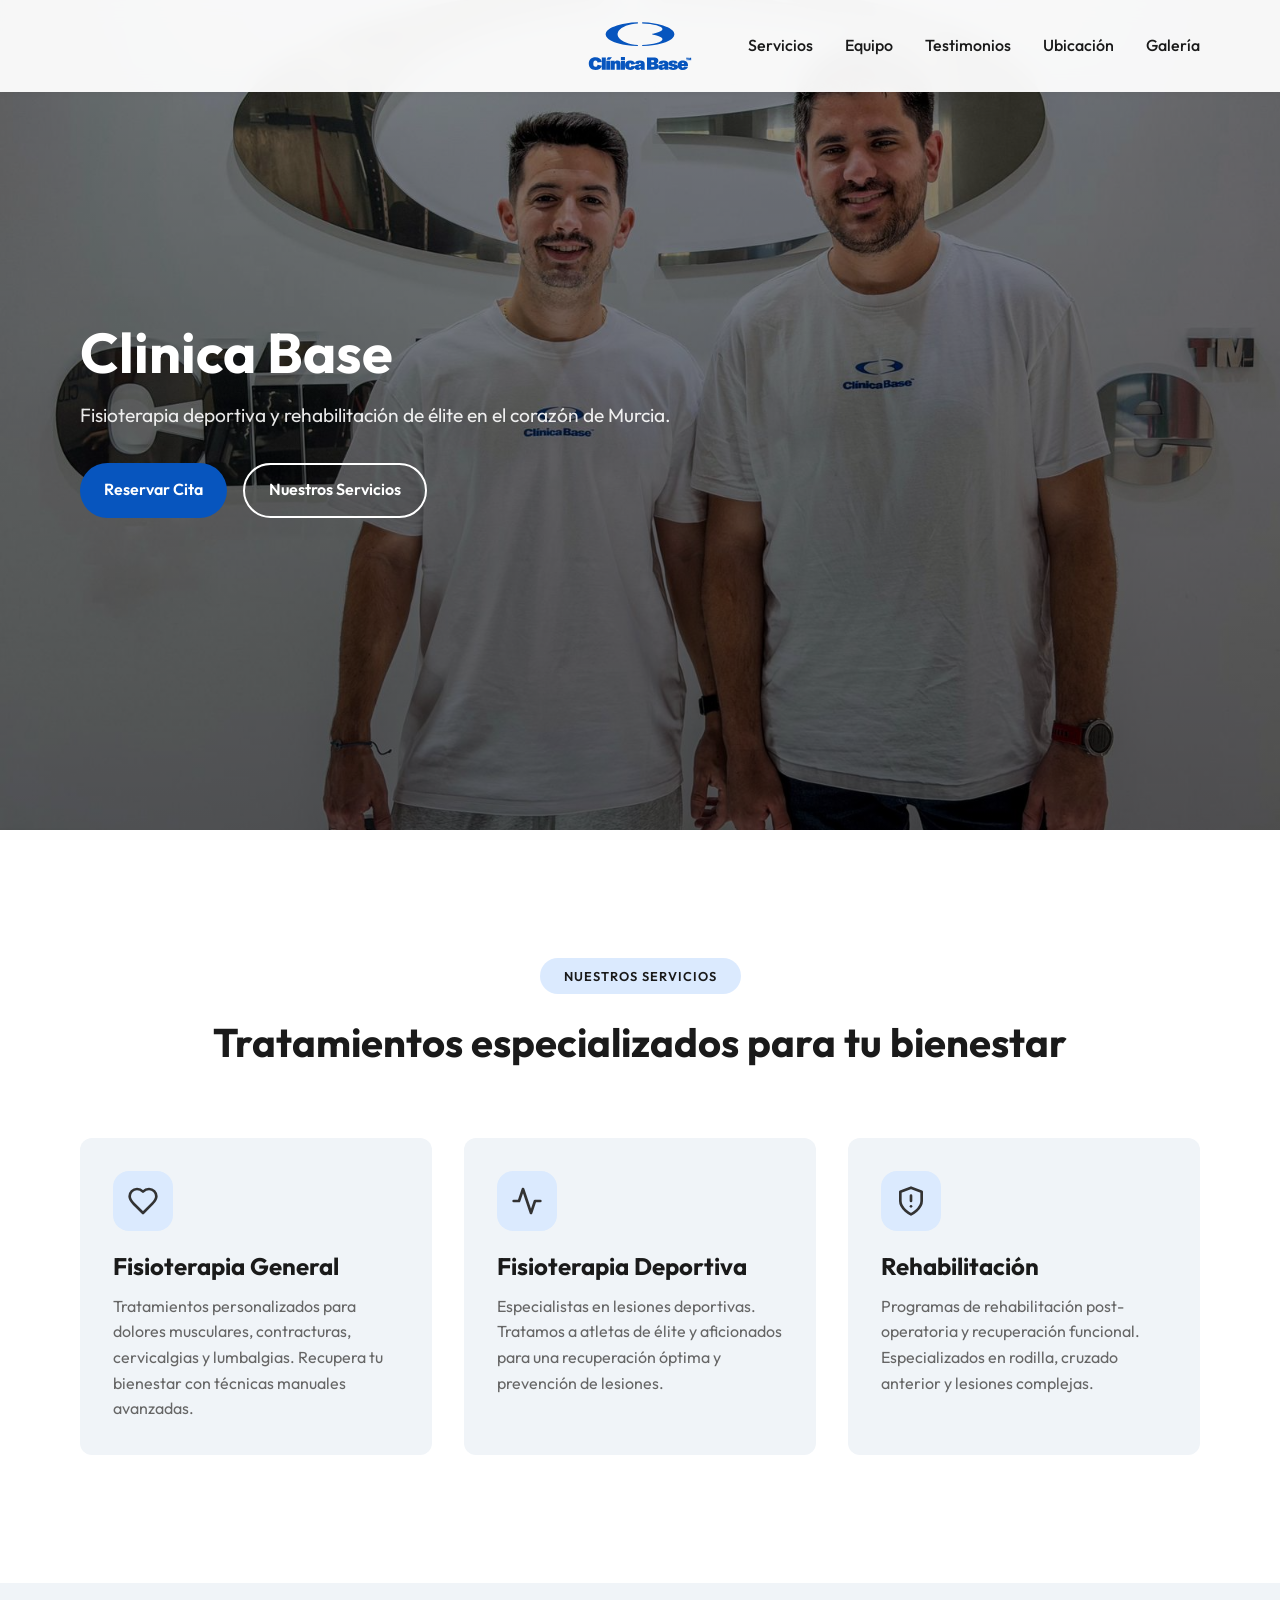
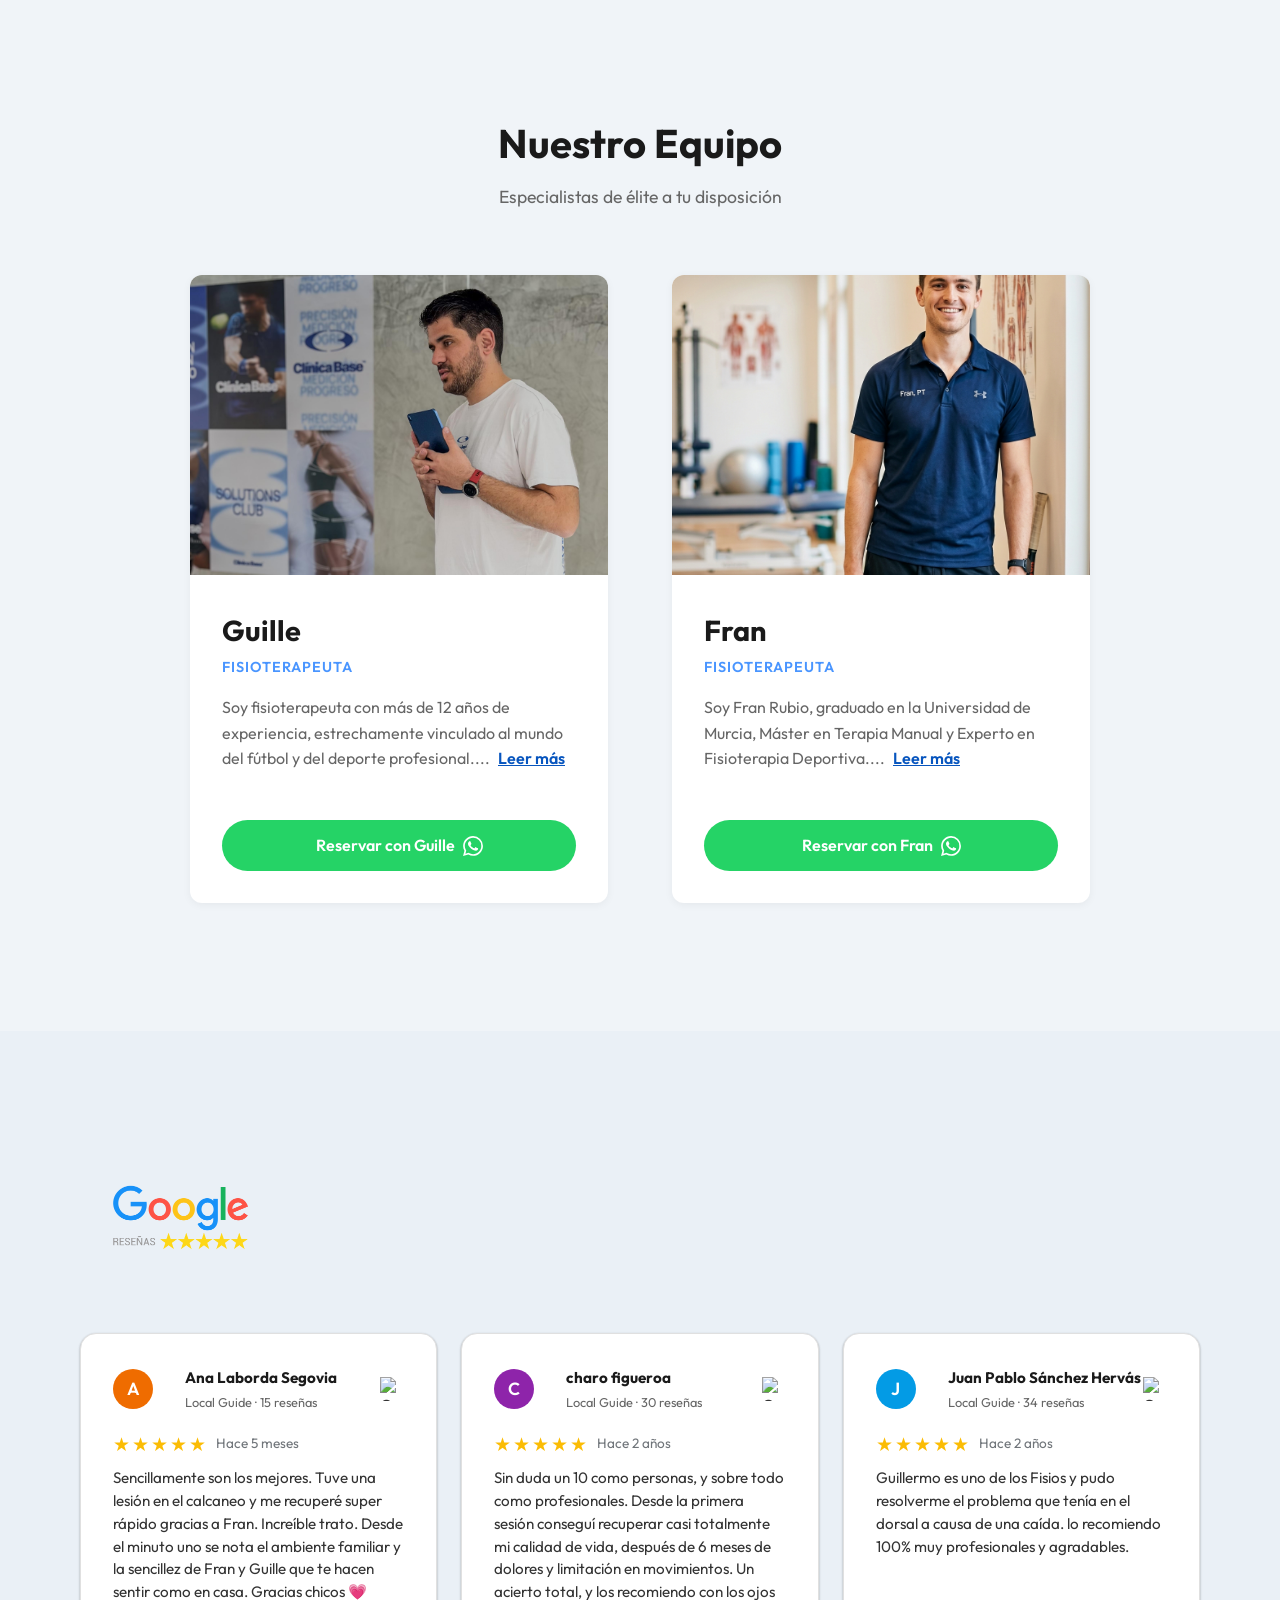
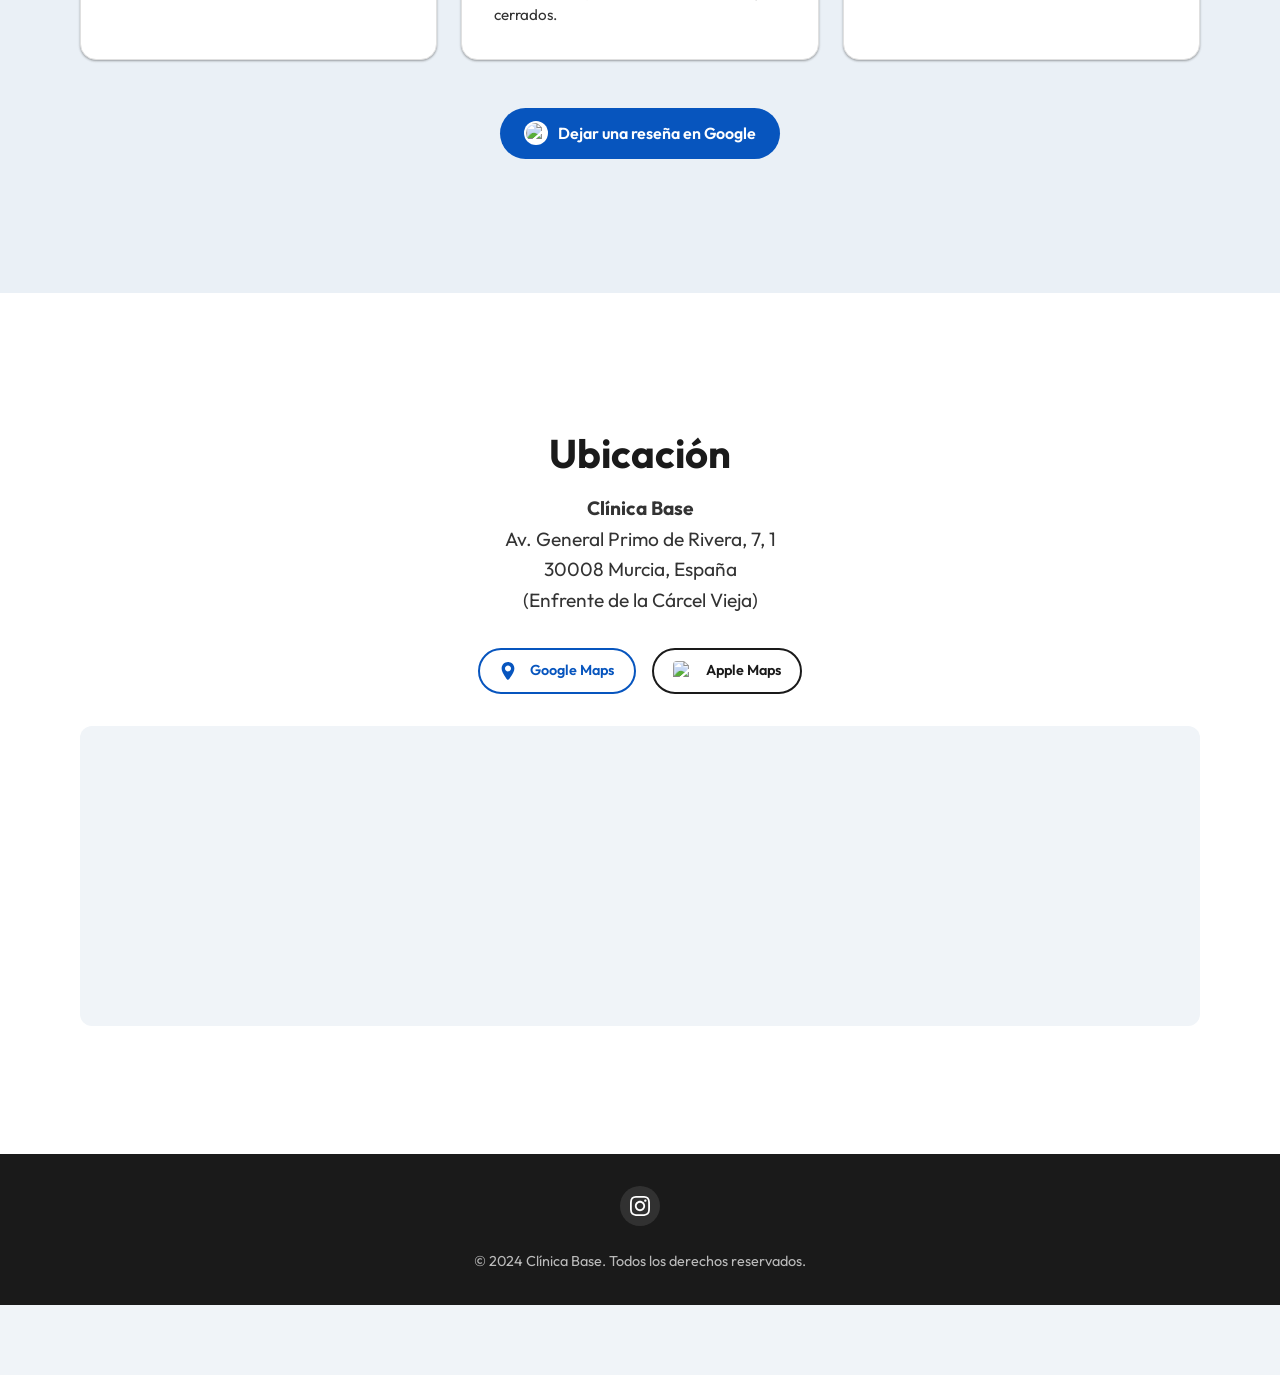
==== index.html @ 0b496a01 "leer mas" ====
<!DOCTYPE html>
<html lang="es">

<head>
    <!-- Google Analytics (GA4) -->
    <!-- Google tag (gtag.js) -->
    <script async src="https://www.googletagmanager.com/gtag/js?id=G-JNHDDGL425"></script>
    <script>
        window.dataLayer = window.dataLayer || [];
        function gtag() { dataLayer.push(arguments); }
        gtag('js', new Date());

        gtag('config', 'G-JNHDDGL425');
    </script>
    <meta charset="UTF-8">
    <meta name="viewport" content="width=device-width, initial-scale=1.0">
    <title>Clínica Base - Fisioterapia Deportiva en Murcia</title>
    <meta name="description"
        content="Clínica de fisioterapia en Murcia especializada en rehabilitación deportiva. Reserva tu cita con Guille o Fran.">

    <!-- Open Graph / Facebook -->
    <meta property="og:type" content="website">
    <meta property="og:url" content="https://clinicabase.pages.dev/">
    <meta property="og:title" content="Clínica Base - Fisioterapia Deportiva en Murcia">
    <meta property="og:description"
        content="Clínica de fisioterapia en Murcia especializada en rehabilitación deportiva. Reserva tu cita con Guille o Fran.">
    <meta property="og:image" content="https://clinicabase.pages.dev/assets/images/logo_social.png">

    <!-- Twitter -->
    <meta property="twitter:card" content="summary_large_image">
    <meta property="twitter:url" content="https://clinicabase.pages.dev/">
    <meta property="twitter:title" content="Clínica Base - Fisioterapia Deportiva en Murcia">
    <meta property="twitter:description"
        content="Clínica de fisioterapia en Murcia especializada en rehabilitación deportiva. Reserva tu cita con Guille o Fran.">
    <meta property="twitter:image" content="https://clinicabase.pages.dev/assets/images/logo_social.png">
    <link rel="icon" type="image/svg+xml" href="assets/images/symbol.svg">
    <link rel="preconnect" href="https://fonts.googleapis.com">
    <link rel="preconnect" href="https://fonts.gstatic.com" crossorigin>
    <link href="https://fonts.googleapis.com/css2?family=Outfit:wght@300;400;600;700&display=swap" rel="stylesheet">
    <link rel="stylesheet" href="css/style.css?v=2">
</head>

<body>

    <header class="header">
        <div class="container header__container">
            <a href="#" class="logo">
                <img src="assets/images/logo.svg" alt="Clínica Base" class="header__logo-img">
            </a>
            <nav class="nav">
                <ul class="nav__list">
                    <li class="nav__item"><a href="#servicios" class="nav__link">Servicios</a></li>
                    <li class="nav__item"><a href="#equipo" class="nav__link">Equipo</a></li>
                    <li class="nav__item"><a href="#testimonios" class="nav__link">Testimonios</a></li>
                    <li class="nav__item"><a href="#ubicacion" class="nav__link">Ubicación</a></li>
                    <li class="nav__item"><a href="galeria.html" class="nav__link">Galería</a></li>
                </ul>
            </nav>
            <button class="nav-toggle" aria-label="Abrir menú">
                <span class="hamburger"></span>
            </button>
        </div>
    </header>

    <main>
        <section class="hero">
            <div class="hero__bg"></div>
            <div class="container hero__container">
                <div class="hero__content">
                    <h1 class="hero__title"> Clinica Base</h1>
                    <p class="hero__subtitle">Fisioterapia deportiva y rehabilitación de élite en el corazón de Murcia.
                    </p>
                    <div class="hero__actions">
                        <a href="#equipo" class="btn btn--primary">Reservar Cita</a>
                        <a href="#servicios" class="btn btn--outline">Nuestros Servicios</a>
                    </div>
                </div>
            </div>
        </section>

        <section id="servicios" class="section services">
            <div class="container">
                <div class="section__header" style="text-align: center; margin-bottom: 4rem;">
                    <span class="badge">NUESTROS SERVICIOS</span>
                    <h2 class="section__title">Tratamientos especializados para tu bienestar</h2>
                </div>

                <div class="services__grid">
                    <article class="service-card">
                        <div class="service-card__icon-wrapper">
                            <svg class="service-card__icon" viewBox="0 0 24 24" fill="none" stroke="currentColor"
                                stroke-width="2" stroke-linecap="round" stroke-linejoin="round">
                                <path
                                    d="M19 14c1.49-1.46 3-3.21 3-5.5A5.5 5.5 0 0 0 16.5 3c-1.76 0-3 .5-4.5 2-1.5-1.5-2.74-2-4.5-2A5.5 5.5 0 0 0 2 8.5c0 2.3 1.5 4.05 3 5.5l7 7Z" />
                            </svg>
                        </div>
                        <h3 class="service-card__title">Fisioterapia General</h3>
                        <p class="service-card__desc">Tratamientos personalizados para dolores musculares, contracturas,
                            cervicalgias y lumbalgias. Recupera tu bienestar con técnicas manuales avanzadas.</p>
                    </article>

                    <article class="service-card">
                        <div class="service-card__icon-wrapper">
                            <svg class="service-card__icon" viewBox="0 0 24 24" fill="none" stroke="currentColor"
                                stroke-width="2" stroke-linecap="round" stroke-linejoin="round">
                                <path d="M22 12h-4l-3 9L9 3l-3 9H2" />
                            </svg>
                        </div>
                        <h3 class="service-card__title">Fisioterapia Deportiva</h3>
                        <p class="service-card__desc">Especialistas en lesiones deportivas. Tratamos a atletas de élite
                            y aficionados para una recuperación óptima y prevención de lesiones.</p>
                    </article>

                    <article class="service-card">
                        <div class="service-card__icon-wrapper">
                            <svg class="service-card__icon" viewBox="0 0 24 24" fill="none" stroke="currentColor"
                                stroke-width="2" stroke-linecap="round" stroke-linejoin="round">
                                <path d="M12 22s8-4 8-10V5l-8-3-8 3v7c0 6 8 10 8 10z" />
                                <path d="M12 8v4" />
                                <path d="M12 16h.01" />
                            </svg>
                        </div>
                        <h3 class="service-card__title">Rehabilitación</h3>
                        <p class="service-card__desc">Programas de rehabilitación post-operatoria y recuperación
                            funcional. Especializados en rodilla, cruzado anterior y lesiones complejas.</p>
                    </article>
                </div>
            </div>
        </section>

        <section id="equipo" class="section team">
            <div class="container">
                <h2 class="section__title">Nuestro Equipo</h2>
                <p class="section__subtitle">Especialistas de élite a tu disposición</p>

                <div class="team__grid">
                    <!-- Guille -->
                    <article class="team-card">
                        <div class="team-card__image-wrapper">
                            <img src="assets/images/guille.png" alt="Guille - Fisioterapeuta" class="team-card__image">
                        </div>
                        <div class="team-card__content">
                            <h3 class="team-card__name">Guille</h3>
                            <p class="team-card__role">Fisioterapeuta</p>
                            <p class="team-card__bio">
                                <span class="bio-short">Soy fisioterapeuta con más de 12 años de experiencia,
                                    estrechamente vinculado al mundo del fútbol y del deporte profesional.</span><span
                                    class="bio-dots">...</span><span class="bio-long" style="display: none;"><br><br>A
                                    lo largo de mi trayectoria he trabajado con deportistas de élite y he formado parte
                                    del equipo del UCAM Murcia Club de Fútbol, acompañando a jugadores en procesos de
                                    recuperación y optimización del rendimiento.<br><br>Estoy especializado en lesiones
                                    de rodilla, abordando cada caso de manera individualizada y basada en la evidencia.
                                    Me apasiona la fisioterapia y el ejercicio como herramientas fundamentales no solo
                                    para recuperar, sino también para prevenir lesiones y potenciar el rendimiento
                                    deportivo.</span>
                                <button class="read-more-btn"
                                    style="background: none; border: none; color: var(--color-primary); font-weight: 600; cursor: pointer; text-decoration: underline; padding: 0 0 0 5px; font-family: inherit; font-size: inherit;">Leer
                                    más</button>
                            </p>
                            <a href="https://wa.me/34646337399?text=Hola%20Guille,%20me%20gustaría%20reservar%20una%20cita."
                                target="_blank" class="btn btn--whatsapp">
                                <span>Reservar con Guille</span>
                                <svg class="whatsapp-icon" viewBox="0 0 24 24" fill="currentColor">
                                    <path
                                        d="M17.472 14.382c-.297-.149-1.758-.867-2.03-.967-.273-.099-.471-.148-.67.15-.197.297-.767.966-.94 1.164-.173.199-.347.223-.644.075-.297-.15-1.255-.463-2.39-1.475-.883-.788-1.48-1.761-1.653-2.059-.173-.297-.018-.458.13-.606.134-.133.298-.347.446-.52.149-.174.198-.298.298-.497.099-.198.05-.371-.025-.52-.075-.149-.669-1.612-.916-2.207-.242-.579-.487-.5-.669-.51-.173-.008-.371-.01-.57-.01-.198 0-.52.074-.792.372-.272.297-1.04 1.016-1.04 2.479 0 1.462 1.065 2.875 1.213 3.074.149.198 2.096 3.2 5.077 4.487.709.306 1.262.489 1.694.625.712.227 1.36.195 1.871.118.571-.085 1.758-.719 2.006-1.413.248-.694.248-1.289.173-1.413-.074-.124-.272-.198-.57-.347m-5.421 7.403h-.004a9.87 9.87 0 01-5.031-1.378l-.361-.214-3.741.982.998-3.648-.235-.374a9.86 9.86 0 01-1.51-5.26c.001-5.45 4.436-9.884 9.888-9.884 2.64 0 5.122 1.03 6.988 2.898a9.825 9.825 0 012.893 6.994c-.003 5.45-4.437 9.884-9.885 9.884m8.413-18.297A11.815 11.815 0 0012.05 0C5.495 0 .16 5.335.157 11.892c0 2.096.547 4.142 1.588 5.945L.057 24l6.305-1.654a11.882 11.882 0 005.683 1.448h.005c6.554 0 11.89-5.335 11.893-11.893a11.821 11.821 0 00-3.48-8.413" />
                                </svg>
                            </a>
                        </div>
                    </article>

                    <!-- Fran -->
                    <article class="team-card">
                        <div class="team-card__image-wrapper">
                            <img src="assets/images/fran.png" alt="Fran - Fisioterapeuta" class="team-card__image">
                        </div>
                        <div class="team-card__content">
                            <h3 class="team-card__name">Fran</h3>
                            <p class="team-card__role">Fisioterapeuta</p>
                            <p class="team-card__bio">
                                <span class="bio-short">Soy Fran Rubio, graduado en la Universidad de Murcia, Máster en
                                    Terapia Manual y Experto en Fisioterapia Deportiva.</span><span
                                    class="bio-dots">...</span><span class="bio-long"
                                    style="display: none;"><br><br>Trabajo como fisioterapeuta en Clínica Base y con
                                    Carlos Alcaraz, desarrollando mi labor tanto en el ámbito del alto rendimiento como
                                    en la práctica clínica diaria.<br><br>Mi enfoque de trabajo se basa en una
                                    valoración individualizada y en el ejercicio terapéutico como pilar fundamental del
                                    tratamiento. Aplico la misma metodología que utilizo en el deporte profesional a
                                    cualquier persona que quiera mejorar su salud, recuperarse de una lesión o potenciar
                                    su rendimiento, porque no es necesario ser deportista de élite para recibir un
                                    tratamiento de máximo nivel.</span>
                                <button class="read-more-btn"
                                    style="background: none; border: none; color: var(--color-primary); font-weight: 600; cursor: pointer; text-decoration: underline; padding: 0 0 0 5px; font-family: inherit; font-size: inherit;">Leer
                                    más</button>
                            </p>
                            <a href="https://wa.me/34606063114?text=Hola%20Fran,%20me%20gustaría%20reservar%20una%20cita."
                                target="_blank" class="btn btn--whatsapp">
                                <span>Reservar con Fran</span>
                                <svg class="whatsapp-icon" viewBox="0 0 24 24" fill="currentColor">
                                    <path
                                        d="M17.472 14.382c-.297-.149-1.758-.867-2.03-.967-.273-.099-.471-.148-.67.15-.197.297-.767.966-.94 1.164-.173.199-.347.223-.644.075-.297-.15-1.255-.463-2.39-1.475-.883-.788-1.48-1.761-1.653-2.059-.173-.297-.018-.458.13-.606.134-.133.298-.347.446-.52.149-.174.198-.298.298-.497.099-.198.05-.371-.025-.52-.075-.149-.669-1.612-.916-2.207-.242-.579-.487-.5-.669-.51-.173-.008-.371-.01-.57-.01-.198 0-.52.074-.792.372-.272.297-1.04 1.016-1.04 2.479 0 1.462 1.065 2.875 1.213 3.074.149.198 2.096 3.2 5.077 4.487.709.306 1.262.489 1.694.625.712.227 1.36.195 1.871.118.571-.085 1.758-.719 2.006-1.413.248-.694.248-1.289.173-1.413-.074-.124-.272-.198-.57-.347m-5.421 7.403h-.004a9.87 9.87 0 01-5.031-1.378l-.361-.214-3.741.982.998-3.648-.235-.374a9.86 9.86 0 01-1.51-5.26c.001-5.45 4.436-9.884 9.888-9.884 2.64 0 5.122 1.03 6.988 2.898a9.825 9.825 0 012.893 6.994c-.003 5.45-4.437 9.884-9.885 9.884m8.413-18.297A11.815 11.815 0 0012.05 0C5.495 0 .16 5.335.157 11.892c0 2.096.547 4.142 1.588 5.945L.057 24l6.305-1.654a11.882 11.882 0 005.683 1.448h.005c6.554 0 11.89-5.335 11.893-11.893a11.821 11.821 0 00-3.48-8.413" />
                                </svg>
                            </a>
                        </div>
                    </article>
                </div>
            </div>
        </section>

        <section id="testimonios" class="section testimonials">
            <div class="container">
                <div class="section__header" style="text-align: center; margin-bottom: 3rem;">
                    <img src="assets/images/google-reviews-logo.png" alt="Google Reseñas"
                        style="max-width: 200px; height: auto;">
                    <!-- <h2 class="section__title" style="margin-top: 1rem;">Lo que dicen nuestros pacientes</h2> -->
                </div>

                <div class="testimonials__grid"
                    style="grid-template-columns: repeat(auto-fit, minmax(300px, 1fr)); gap: 1.5rem;">
                    <!-- Review 1 -->
                    <article class="google-review-card">
                        <div class="review-header">
                            <div class="review-avatar" style="background-color: #EF6C00;">A</div> <!-- Ana - Orange -->
                            <div class="review-info">
                                <h4 class="review-name">Ana Laborda Segovia</h4>
                                <span class="review-meta">Local Guide · 15 reseñas</span>
                            </div>
                            <img src="https://upload.wikimedia.org/wikipedia/commons/5/53/Google_%22G%22_Logo.svg"
                                class="google-icon-small" alt="Google">
                        </div>
                        <div style="display: flex; align-items: center; gap: 8px; margin-bottom: 8px;">
                            <div class="review-stars" style="margin-bottom: 0;">★★★★★</div>
                            <span style="font-size: 0.85rem; color: #70757a;">Hace 5 meses</span>
                        </div>
                        <p class="review-text">Sencillamente son los mejores. Tuve una lesión en el calcaneo y me
                            recuperé super rápido gracias a Fran. Increíble trato. Desde el minuto uno se nota el
                            ambiente familiar y la sencillez de Fran y Guille que te hacen sentir como en casa. Gracias
                            chicos 💗</p>
                    </article>

                    <!-- Review 2 -->
                    <article class="google-review-card">
                        <div class="review-header">
                            <div class="review-avatar" style="background-color: #8E24AA;">C</div>
                            <!-- Charo - Purple -->
                            <div class="review-info">
                                <h4 class="review-name">charo figueroa</h4>
                                <span class="review-meta">Local Guide · 30 reseñas</span>
                            </div>
                            <img src="https://upload.wikimedia.org/wikipedia/commons/5/53/Google_%22G%22_Logo.svg"
                                class="google-icon-small" alt="Google">
                        </div>
                        <div style="display: flex; align-items: center; gap: 8px; margin-bottom: 8px;">
                            <div class="review-stars" style="margin-bottom: 0;">★★★★★</div>
                            <span style="font-size: 0.85rem; color: #70757a;">Hace 2 años</span>
                        </div>
                        <p class="review-text">Sin duda un 10 como personas, y sobre todo como profesionales. Desde la
                            primera sesión conseguí recuperar casi totalmente mi calidad de vida, después de 6 meses de
                            dolores y limitación en movimientos. Un acierto total, y los recomiendo con los ojos
                            cerrados.</p>
                    </article>

                    <!-- Review 3 -->
                    <article class="google-review-card">
                        <div class="review-header">
                            <div class="review-avatar" style="background-color: #039BE5;">J</div> <!-- Juan - Blue -->
                            <div class="review-info">
                                <h4 class="review-name">Juan Pablo Sánchez Hervás</h4>
                                <span class="review-meta">Local Guide · 34 reseñas</span>
                            </div>
                            <img src="https://upload.wikimedia.org/wikipedia/commons/5/53/Google_%22G%22_Logo.svg"
                                class="google-icon-small" alt="Google">
                        </div>
                        <div style="display: flex; align-items: center; gap: 8px; margin-bottom: 8px;">
                            <div class="review-stars" style="margin-bottom: 0;">★★★★★</div>
                            <span style="font-size: 0.85rem; color: #70757a;">Hace 2 años</span>
                        </div>
                        <p class="review-text">Guillermo es uno de los Fisios y pudo resolverme el problema que tenía en
                            el dorsal a causa de una caída. lo recomiendo 100% muy profesionales y agradables.</p>
                    </article>
                </div>

                <div class="testimonials__actions" style="text-align: center; margin-top: 3rem;">
                    <a href="https://www.google.com/search?sca_esv=bdb61428d65a36dc&sxsrf=ANbL-n5vr040ncSISOF_jvynKpJ5XTrlpA:1770635804321&si=AL3DRZEsmMGCryMMFSHJ3StBhOdZ2-6yYkXd_doETEE1OR-qOQmxVSshDfvoLf5lpf629kgC_wInQroK0cKHT17ag6WRKBAdiy0ap52zofIM9T0hixQTO455Onse60YNAkxurTn8G7xI&q=Cl%C3%ADnicabase+Rese%C3%B1as&sa=X&ved=2ahUKEwiFp5KxpMySAxU28ckDHanvAqMQ0bkNegQIOBAF&biw=1920&bih=919&dpr=1"
                        target="_blank" class="btn btn--primary"
                        style="display: inline-flex; align-items: center; gap: 10px;">
                        <img src="https://hackaday.com/wp-content/uploads/2016/08/google-g-logo.png" alt="Google G"
                            width="24" height="24" style="background: white; border-radius: 50%; padding: 2px;">
                        Dejar una reseña en Google
                    </a>
                </div>
            </div>
        </section>

        <section id="ubicacion" class="section location">
            <div class="container location__container">
                <div class="location__info">
                    <h2 class="section__title">Ubicación</h2>
                    <p class="location__address">
                        <strong>Clínica Base</strong><br>
                        Av. General Primo de Rivera, 7, 1<br>
                        30008 Murcia, España<br>
                        (Enfrente de la Cárcel Vieja)
                    </p>

                    <div class="location__actions"
                        style="margin-bottom: 2rem; display: flex; gap: 1rem; justify-content: center; flex-wrap: wrap;">
                        <a href="https://www.google.com/maps/search/?api=1&query=Av.+General+Primo+de+Rivera,+7,+30008+Murcia"
                            target="_blank" class="btn btn--outline"
                            style="color: var(--color-primary); border-color: var(--color-primary); font-size: 0.9rem; padding: 0.6rem 1.2rem;">
                            <svg viewBox="0 0 24 24" width="18" height="18" fill="currentColor"
                                style="margin-right: 5px;">
                                <path
                                    d="M12 0C7.31 0 3.5 3.81 3.5 8.5c0 5.42 7.23 14.56 7.56 14.96.2.25.5.39.81.39s.61-.14.81-.39C13.27 23.06 20.5 13.92 20.5 8.5 20.5 3.81 16.69 0 12 0zm0 12.5c-2.21 0-4-1.79-4-4s1.79-4 4-4 4 1.79 4 4-1.79 4-4 4z" />
                            </svg>
                            Google Maps
                        </a>
                        <a href="http://maps.apple.com/?q=Av.+General+Primo+de+Rivera,+7,+30008+Murcia" target="_blank"
                            class="btn btn--outline"
                            style="color: var(--color-dark); border-color: var(--color-dark); font-size: 0.9rem; padding: 0.6rem 1.2rem;">
                            <img src="https://developer.apple.com/news/images/og/maps-og.jpg" alt="Apple Maps"
                                width="20" height="20"
                                style="margin-right: 5px; border-radius: 4px; object-fit: cover;">
                            Apple Maps
                        </a>
                        </a>
                    </div>

                    <div class="location__map-placeholder" style="padding: 0; overflow: hidden;">
                        <iframe width="100%" height="100%" frameborder="0"
                            style="border:0; width: 100%; height: 100%; display: block;"
                            src="https://maps.google.com/maps?q=Av.+General+Primo+de+Rivera,+7,+30008+Murcia&t=&z=15&ie=UTF8&iwloc=&output=embed"
                            allowfullscreen>
                        </iframe>
                    </div>
                </div>
            </div>
        </section>
    </main>

    <footer class="footer">
        <div class="container footer__container">
            <div class="footer__social">
                <a href="https://www.instagram.com/clinicabasefisioterapia/" target="_blank" class="social-link"
                    aria-label="Síguenos en Instagram">
                    <svg xmlns="http://www.w3.org/2000/svg" width="24" height="24" viewBox="0 0 24 24"
                        fill="currentColor">
                        <path
                            d="M12 2.163c3.204 0 3.584.012 4.85.07 3.252.148 4.771 1.691 4.919 4.919.058 1.265.069 1.645.069 4.849 0 3.205-.012 3.584-.069 4.849-.149 3.225-1.664 4.771-4.919 4.919-1.266.058-1.644.07-4.85.07-3.204 0-3.584-.012-4.849-.07-3.26-.149-4.771-1.699-4.919-4.92-.058-1.265-.07-1.644-.07-4.849 0-3.204.013-3.583.07-4.849.149-3.227 1.664-4.771 4.919-4.919 1.266-.057 1.645-.069 4.849-.069zm0-2.163c-3.259 0-3.667.014-4.947.072-4.358.2-6.78 2.618-6.98 6.98-.059 1.281-.073 1.689-.073 4.948 0 3.259.014 3.668.072 4.948.2 4.358 2.618 6.78 6.98 6.98 1.281.058 1.689.072 4.948.072 3.259 0 3.668-.014 4.948-.072 4.354-.2 6.782-2.618 6.979-6.98.059-1.28.073-1.689.073-4.948 0-3.259-.014-3.667-.072-4.947-.196-4.354-2.617-6.78-6.979-6.98-1.281-.059-1.69-.073-4.949-.073zm0 5.838c-3.403 0-6.162 2.759-6.162 6.162s2.759 6.163 6.162 6.163 6.162-2.759 6.162-6.163c0-3.403-2.759-6.162-6.162-6.162zm0 10.162c-2.209 0-4-1.79-4-4 0-2.209 1.791-4 4-4s4 1.791 4 4c0 2.21-1.791 4-4 4zm6.406-11.845c-.796 0-1.441.645-1.441 1.44s.645 1.44 1.441 1.44c.795 0 1.439-.645 1.439-1.44s-.644-1.44-1.439-1.44z" />
                    </svg>
                </a>
            </div>
            <p>&copy; 2024 Clínica Base. Todos los derechos reservados.</p>
        </div>
    </footer>

    <script src="js/main.js"></script>
</body>

</html>
---- css/style.css ----
:root {
    --color-primary: #0755be;
    --color-secondary: #4995ff;
    --color-dark: #1a1a1a;
    --color-light: #f0f4f8;
    /* Cooler, more corporate background */
    --color-white: #ffffff;
    --color-text: #333333;
    --color-text-light: #666666;
    --color-whatsapp: #25D366;
    --color-badge-bg: #dbeafe;
    /* Light blue based on primary */

    --font-main: 'Outfit', sans-serif;

    --spacing-xs: 0.5rem;
    --spacing-sm: 1rem;
    --spacing-md: 2rem;
    --spacing-lg: 4rem;
    --spacing-xl: 8rem;

    --border-radius: 12px;
    --shadow-sm: 0 2px 8px rgba(0, 0, 0, 0.05);
    --shadow-md: 0 8px 24px rgba(0, 0, 0, 0.1);
    --shadow-lg: 0 16px 48px rgba(0, 0, 0, 0.15);

    --transition: all 0.3s ease;
}

* {
    margin: 0;
    padding: 0;
    box-sizing: border-box;
}

html {
    scroll-behavior: smooth;
}

body {
    font-family: var(--font-main);
    color: var(--color-text);
    background-color: var(--color-light);
    line-height: 1.6;
    overflow-x: hidden;
}

a {
    text-decoration: none;
    color: inherit;
}

ul {
    list-style: none;
}

img {
    max-width: 100%;
    display: block;
}

.container {
    width: 90%;
    max-width: 1200px;
    margin: 0 auto;
    padding: 0 var(--spacing-sm);
}

/* Buttons */
.btn {
    display: inline-flex;
    align-items: center;
    justify-content: center;
    padding: 0.8rem 1.5rem;
    border-radius: 50px;
    font-weight: 600;
    transition: var(--transition);
    cursor: pointer;
    gap: 0.5rem;
}

.btn--primary {
    background-color: var(--color-primary);
    color: var(--color-white);
}

.btn--primary:hover {
    background-color: #004494;
    transform: translateY(-2px);
    box-shadow: var(--shadow-md);
}

.btn--outline {
    border: 2px solid var(--color-white);
    color: var(--color-white);
    background: transparent;
}

.btn--outline:hover {
    background-color: var(--color-white);
    color: var(--color-primary);
}

.btn--whatsapp {
    background-color: var(--color-whatsapp);
    color: var(--color-white);
    width: 100%;
    margin-top: var(--spacing-sm);
}

.btn--whatsapp:hover {
    background-color: #128C7E;
    transform: translateY(-2px);
    box-shadow: var(--shadow-md);
}

.whatsapp-icon {
    width: 20px;
    height: 20px;
    fill: currentColor;
}

/* Badge */
.badge {
    display: inline-block;
    padding: 0.5rem 1.5rem;
    background-color: var(--color-badge-bg);
    color: var(--color-dark);
    font-size: 0.8rem;
    font-weight: 600;
    text-transform: uppercase;
    letter-spacing: 1px;
    border-radius: 50px;
    margin-bottom: 1rem;
}

/* Header */
.header {
    position: fixed;
    top: 0;
    left: 0;
    width: 100%;
    background-color: rgba(255, 255, 255, 0.95);
    backdrop-filter: blur(10px);
    z-index: 1000;
    box-shadow: var(--shadow-sm);
    padding: 1rem 0;
}

.header__container {
    display: flex;
    justify-content: space-between;
    align-items: center;
    position: relative;
    /* For absolute centering of logo */
    min-height: 60px;
}

.logo {
    position: absolute;
    left: 50%;
    transform: translateX(-50%);
    z-index: 1005;
    display: flex;
    align-items: center;
}

.header__logo-img {
    height: 70px;
    /* Larger for PC */
    transition: var(--transition);
}

.nav {
    margin-left: auto;
    /* Push to right when logo is absolute */
}

.nav__list {
    display: flex;
    gap: var(--spacing-md);
}

.nav__link {
    font-weight: 500;
    color: var(--color-dark);
    transition: var(--transition);
}

.nav__link:hover {
    color: var(--color-secondary);
}

.nav-toggle {
    display: none;
    background: none;
    border: none;
    cursor: pointer;
}

/* Hero */
.hero {
    position: relative;
    height: 100vh;
    min-height: 600px;
    display: flex;
    align-items: center;
    color: var(--color-white);
    margin-top: -70px;
    padding-top: 80px;
}

.hero__bg {
    position: absolute;
    top: 0;
    left: 0;
    width: 100%;
    height: 100%;
    background-image: linear-gradient(rgba(0, 0, 0, 0.4), rgba(0, 0, 0, 0.6)), url('../assets/images/hero-bg.png');
    background-size: cover;
    background-position: center;
    z-index: -1;
}

.hero__content {
    max-width: 600px;
    animation: fadeInUp 1s ease-out;
}

.hero__title {
    font-size: 3.5rem;
    line-height: 1.1;
    margin-bottom: var(--spacing-sm);
    font-weight: 700;
}

.hero__subtitle {
    font-size: 1.2rem;
    margin-bottom: var(--spacing-md);
    opacity: 0.9;
}

.hero__actions {
    display: flex;
    gap: var(--spacing-sm);
}

/* Sections */
.section {
    padding: var(--spacing-xl) 0;
}

.section__title {
    text-align: center;
    font-size: 2.5rem;
    color: var(--color-dark);
    margin-bottom: var(--spacing-xs);
}

.section__subtitle {
    text-align: center;
    color: var(--color-text-light);
    margin-bottom: var(--spacing-lg);
    font-size: 1.1rem;
}

/* Services */
.services {
    background-color: var(--color-white);
}

.services__grid {
    display: grid;
    grid-template-columns: repeat(auto-fit, minmax(300px, 1fr));
    gap: var(--spacing-md);
}

.service-card {
    background: var(--color-light);
    padding: var(--spacing-md);
    border-radius: var(--border-radius);
    transition: var(--transition);
    border: 1px solid transparent;
}

.service-card:hover {
    transform: translateY(-5px);
    box-shadow: var(--shadow-md);
    border-color: var(--color-secondary);
    background: var(--color-white);
}

.service-card__icon-wrapper {
    width: 60px;
    height: 60px;
    background-color: var(--color-badge-bg);
    border-radius: 16px;
    display: flex;
    align-items: center;
    justify-content: center;
    margin-bottom: var(--spacing-sm);
}

.service-card__icon {
    width: 32px;
    height: 32px;
}

.service-card__title {
    font-size: 1.5rem;
    margin-bottom: var(--spacing-xs);
    color: var(--color-dark);
}

.service-card__desc {
    color: var(--color-text-light);
}

/* Team */
.team {
    background-color: var(--color-light);
}

.team__grid {
    display: grid;
    grid-template-columns: repeat(auto-fit, minmax(350px, 1fr));
    gap: var(--spacing-lg);
    max-width: 900px;
    margin: 0 auto;
}

.team-card {
    background: var(--color-white);
    border-radius: var(--border-radius);
    overflow: hidden;
    box-shadow: var(--shadow-sm);
    transition: var(--transition);
    display: flex;
    flex-direction: column;
}

.team-card:hover {
    transform: translateY(-5px);
    box-shadow: var(--shadow-lg);
}

.team-card__image-wrapper {
    height: 300px;
    overflow: hidden;
}

.team-card__image {
    width: 100%;
    height: 100%;
    object-fit: cover;
    transition: transform 0.5s ease;
}

.team-card:hover .team-card__image {
    transform: scale(1.05);
}

.team-card__content {
    padding: var(--spacing-md);
    flex-grow: 1;
    display: flex;
    flex-direction: column;
}

.team-card__name {
    font-size: 1.8rem;
    color: var(--color-dark);
    margin-bottom: 0.2rem;
}

.team-card__role {
    color: var(--color-secondary);
    font-weight: 600;
    margin-bottom: var(--spacing-sm);
    text-transform: uppercase;
    font-size: 0.9rem;
    letter-spacing: 1px;
}

.team-card__bio {
    color: var(--color-text-light);
    margin-bottom: var(--spacing-md);
    flex-grow: 1;
}

/* Testimonials */
.testimonials {
    background-color: #eaf0f6;
    /* More corporate light blue/grey instead of warm yellowish */
}

.testimonials__grid {
    display: grid;
    grid-template-columns: repeat(auto-fit, minmax(300px, 1fr));
    gap: var(--spacing-md);
}



.google-review-card {
    background-color: var(--color-white);
    padding: var(--spacing-md);
    border-radius: 16px;
    box-shadow: 0 1px 3px rgba(0, 0, 0, 0.12), 0 1px 2px rgba(0, 0, 0, 0.24);
    transition: var(--transition);
    height: 100%;
    display: flex;
    flex-direction: column;
    text-align: left;
    border: 1px solid #e0e0e0;
}

.google-review-card:hover {
    transform: translateY(-2px);
    box-shadow: 0 3px 6px rgba(0, 0, 0, 0.16), 0 3px 6px rgba(0, 0, 0, 0.23);
}

.review-header {
    display: flex;
    align-items: center;
    margin-bottom: var(--spacing-sm);
}

.review-avatar {
    width: 40px;
    height: 40px;
    border-radius: 50%;
    margin-right: var(--spacing-md);
    display: flex;
    align-items: center;
    justify-content: center;
    font-weight: 600;
    color: var(--color-white);
    font-size: 1.1rem;
}

.review-info {
    flex: 1;
}

.review-name {
    font-weight: 700;
    font-size: 0.95rem;
    color: var(--color-dark);
    margin-bottom: 2px;
}

.review-meta {
    font-size: 0.8rem;
    color: var(--color-text-light);
    display: block;
}

.google-icon-small {
    width: 24px;
    height: 24px;
}

.review-stars {
    color: #fbbc04;
    /* Google Star Color */
    font-size: 1.2rem;
    letter-spacing: 2px;
    margin-bottom: var(--spacing-sm);
}

.review-text {
    font-size: 0.95rem;
    color: var(--color-text);
    line-height: 1.5;
}

/* Location */
.location {
    background-color: var(--color-white);
    text-align: center;
}

.location__address {
    font-size: 1.2rem;
    color: var(--color-text);
    margin-bottom: var(--spacing-md);
}

.location__map-placeholder {
    background-color: var(--color-light);
    height: 300px;
    border-radius: var(--border-radius);
    display: flex;
    align-items: center;
    justify-content: center;
    font-size: 1.2rem;
    color: var(--color-text-light);
}

/* Footer */
.footer {
    background-color: var(--color-dark);
    color: var(--color-white);
    padding: var(--spacing-md) 0;
    text-align: center;
}

.footer__container {
    display: flex;
    flex-direction: column;
    align-items: center;
    gap: var(--spacing-sm);
}

.footer__container p {
    opacity: 0.7;
    font-size: 0.9rem;
}

.footer__social {
    display: flex;
    gap: var(--spacing-sm);
    margin-bottom: var(--spacing-xs);
}

.social-link {
    color: var(--color-white);
    transition: var(--transition);
    display: flex;
    align-items: center;
    justify-content: center;
    width: 40px;
    height: 40px;
    border-radius: 50%;
    background-color: rgba(255, 255, 255, 0.1);
}

.social-link:hover {
    color: var(--color-white);
    background-color: var(--color-primary);
    transform: translateY(-2px);
}

.social-link svg {
    width: 20px;
    height: 20px;
    fill: currentColor;
}

/* Gallery */
.gallery-section {
    padding: var(--spacing-md) 0;
    margin-bottom: var(--spacing-lg);
}

.gallery__grid {
    display: grid;
    grid-template-columns: repeat(auto-fill, minmax(280px, 1fr));
    gap: var(--spacing-md);
}

.gallery-item {
    position: relative;
    overflow: hidden;
    border-radius: var(--border-radius);
    aspect-ratio: 4/5;
    box-shadow: var(--shadow-sm);
    transition: var(--transition);
    cursor: pointer;
    background-color: var(--color-white);
}

.gallery-item:hover {
    transform: translateY(-5px);
    box-shadow: var(--shadow-md);
}

.gallery-item img {
    width: 100%;
    height: 100%;
    object-fit: cover;
    transition: transform 0.5s ease;
}

.gallery-item:hover img {
    transform: scale(1.05);
}

.gallery-category {
    text-align: center;
    margin-bottom: var(--spacing-md);
    color: var(--color-dark);
    font-size: 2rem;
}

/* Animations */
@keyframes fadeInUp {
    from {
        opacity: 0;
        transform: translateY(20px);
    }

    to {
        opacity: 1;
        transform: translateY(0);
    }
}

/* Responsive */
@media (max-width: 768px) {
    .header__container {
        padding: 0 1rem;
    }

    .nav {
        position: fixed;
        top: 0;
        right: -100%;
        width: 80%;
        height: 100vh;
        background-color: var(--color-white);
        padding: var(--spacing-xl) var(--spacing-md);
        transition: var(--transition);
        box-shadow: -5px 0 15px rgba(0, 0, 0, 0.1);
    }

    .nav.active {
        right: 0;
    }

    .nav__list {
        flex-direction: column;
        gap: var(--spacing-md);
    }

    .nav-toggle {
        display: block;
        z-index: 1001;
        margin-left: auto;
        /* Push to right when logo is absolute */
    }

    .hamburger {
        display: block;
        width: 25px;
        height: 3px;
        background-color: var(--color-dark);
        position: relative;
        transition: var(--transition);
    }

    .hamburger::before,
    .hamburger::after {
        content: '';
        position: absolute;
        width: 100%;
        height: 100%;
        background-color: var(--color-dark);
        transition: var(--transition);
    }

    .hamburger::before {
        top: -8px;
    }

    .hamburger::after {
        top: 8px;
    }

    .nav-toggle.active .hamburger {
        background-color: transparent;
    }

    .nav-toggle.active .hamburger::before {
        transform: rotate(45deg);
        top: 0;
    }

    .nav-toggle.active .hamburger::after {
        transform: rotate(-45deg);
        top: 0;
    }

    .header__logo-img {
        height: 60px;
        /* Larger for mobile than the previous 40px */
    }

    .hero {
        align-items: flex-end;
        padding-bottom: 2rem;
        height: 80vh;
        /* Reduces height to "zoom out" horizontally */
        min-height: 500px;
        margin-top: 80px;
        /* Bumps the whole hero down below the white header */
    }

    .hero__bg {
        background-position: 60% top;
        /* Better balance between the two faces */
    }

    .hero__title {
        font-size: 2.5rem;
    }

    .hero__actions {
        flex-direction: column;
    }

    .btn {
        width: 100%;
    }

    .team__grid,
    .testimonials__grid,
    .services__grid {
        grid-template-columns: 1fr;
        /* Stacks cards evenly and centers them on mobile */
    }
}
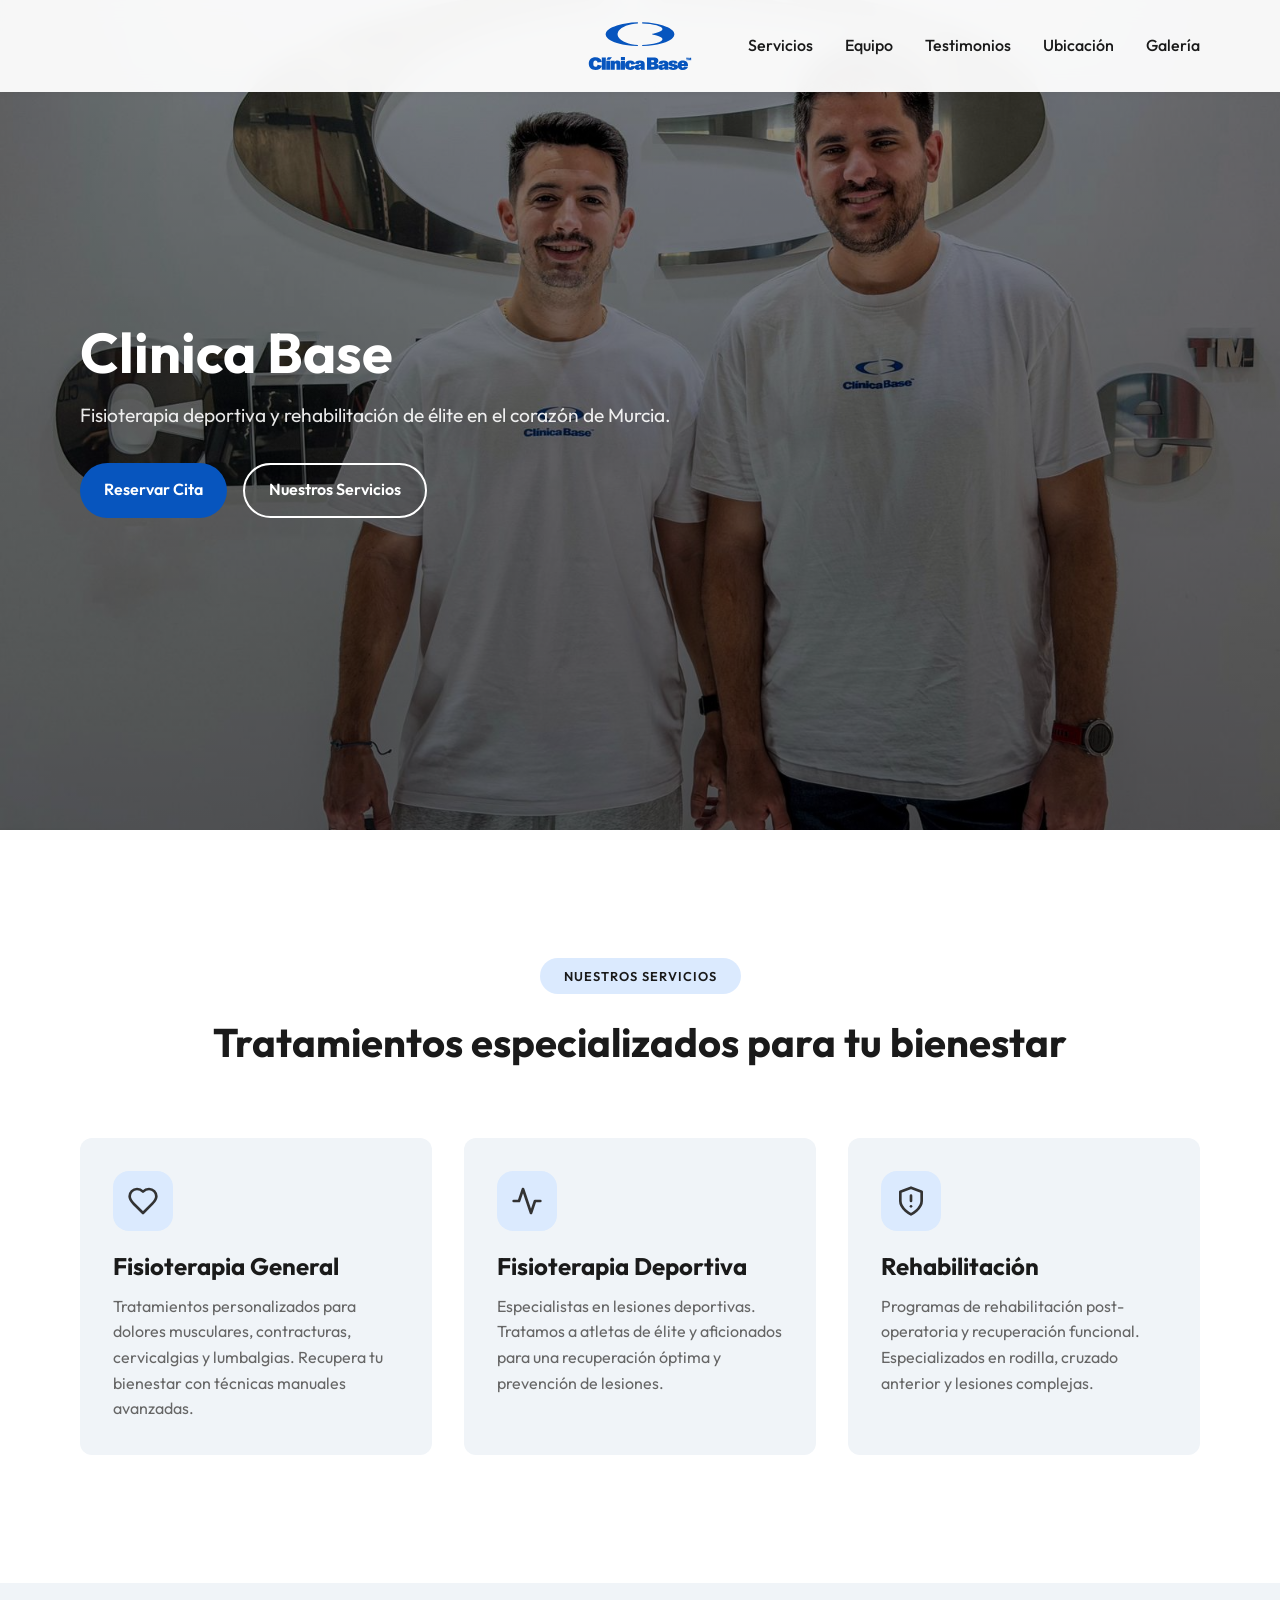
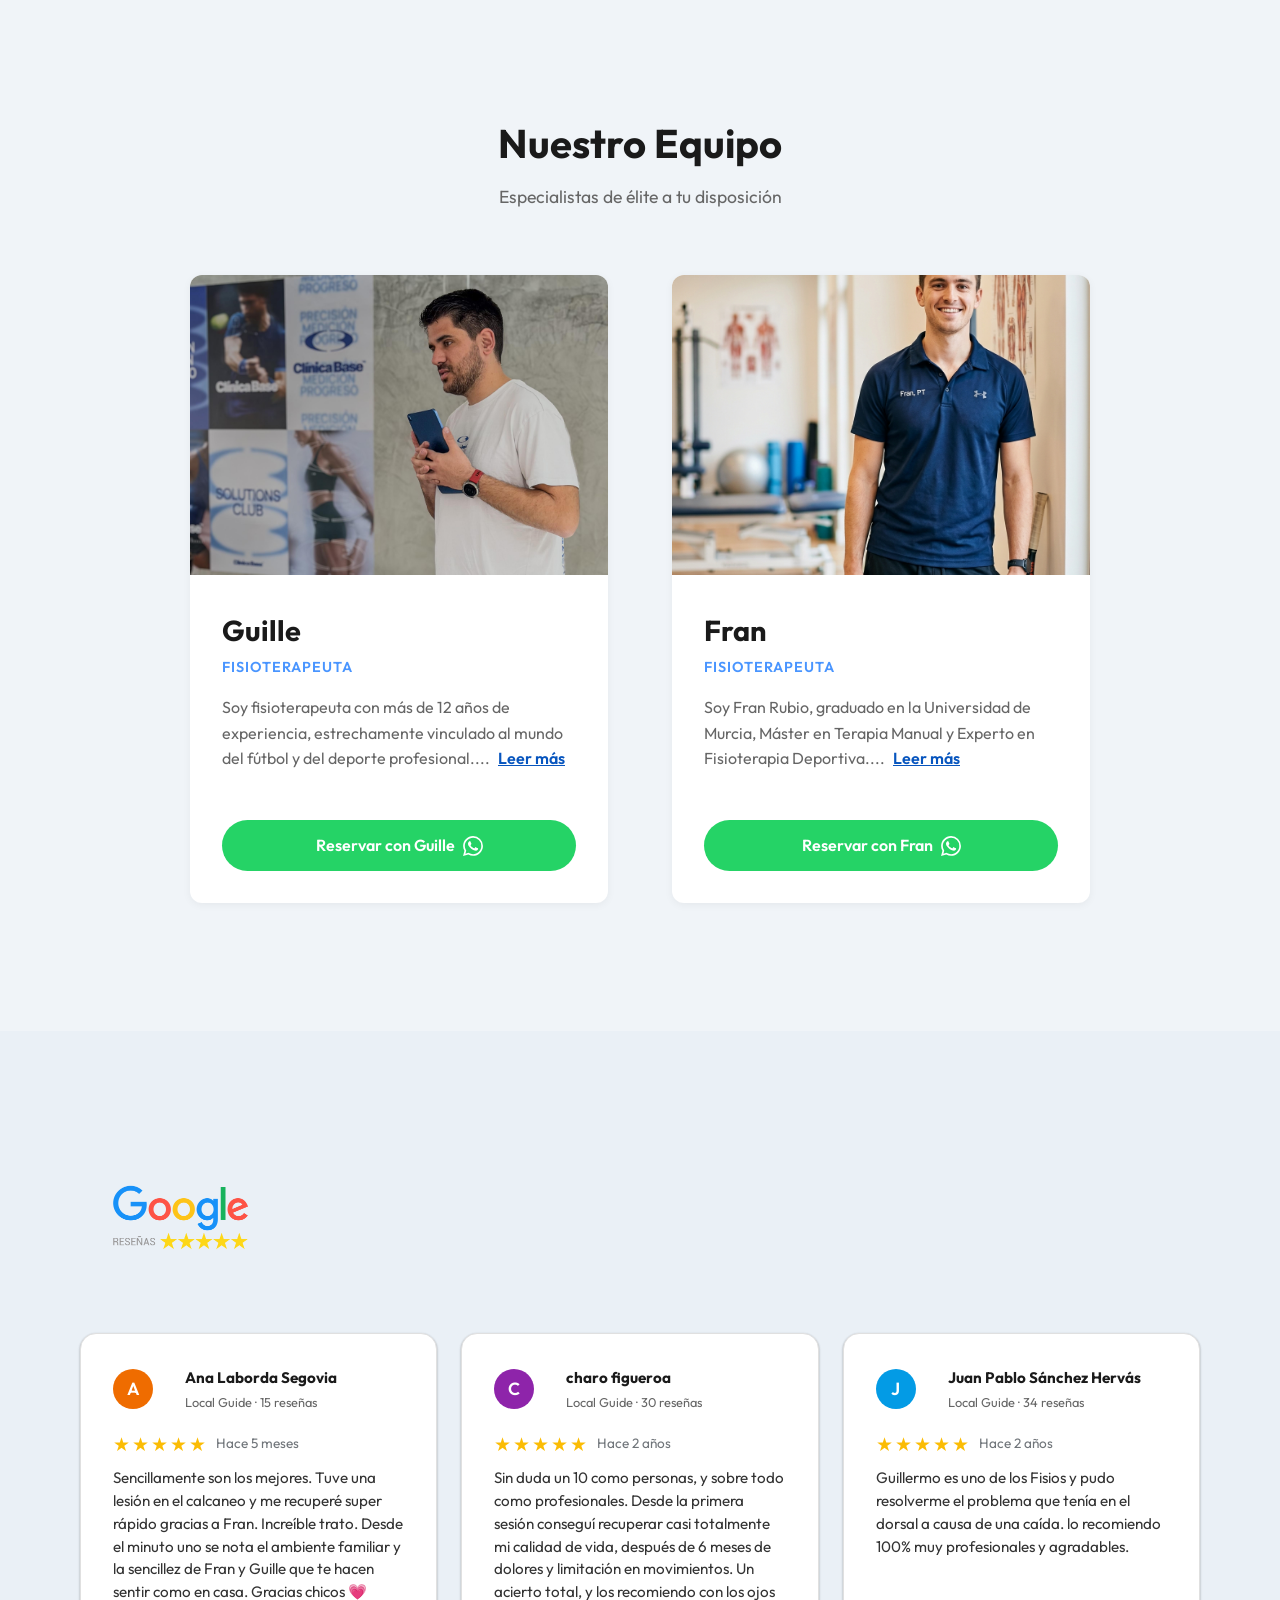
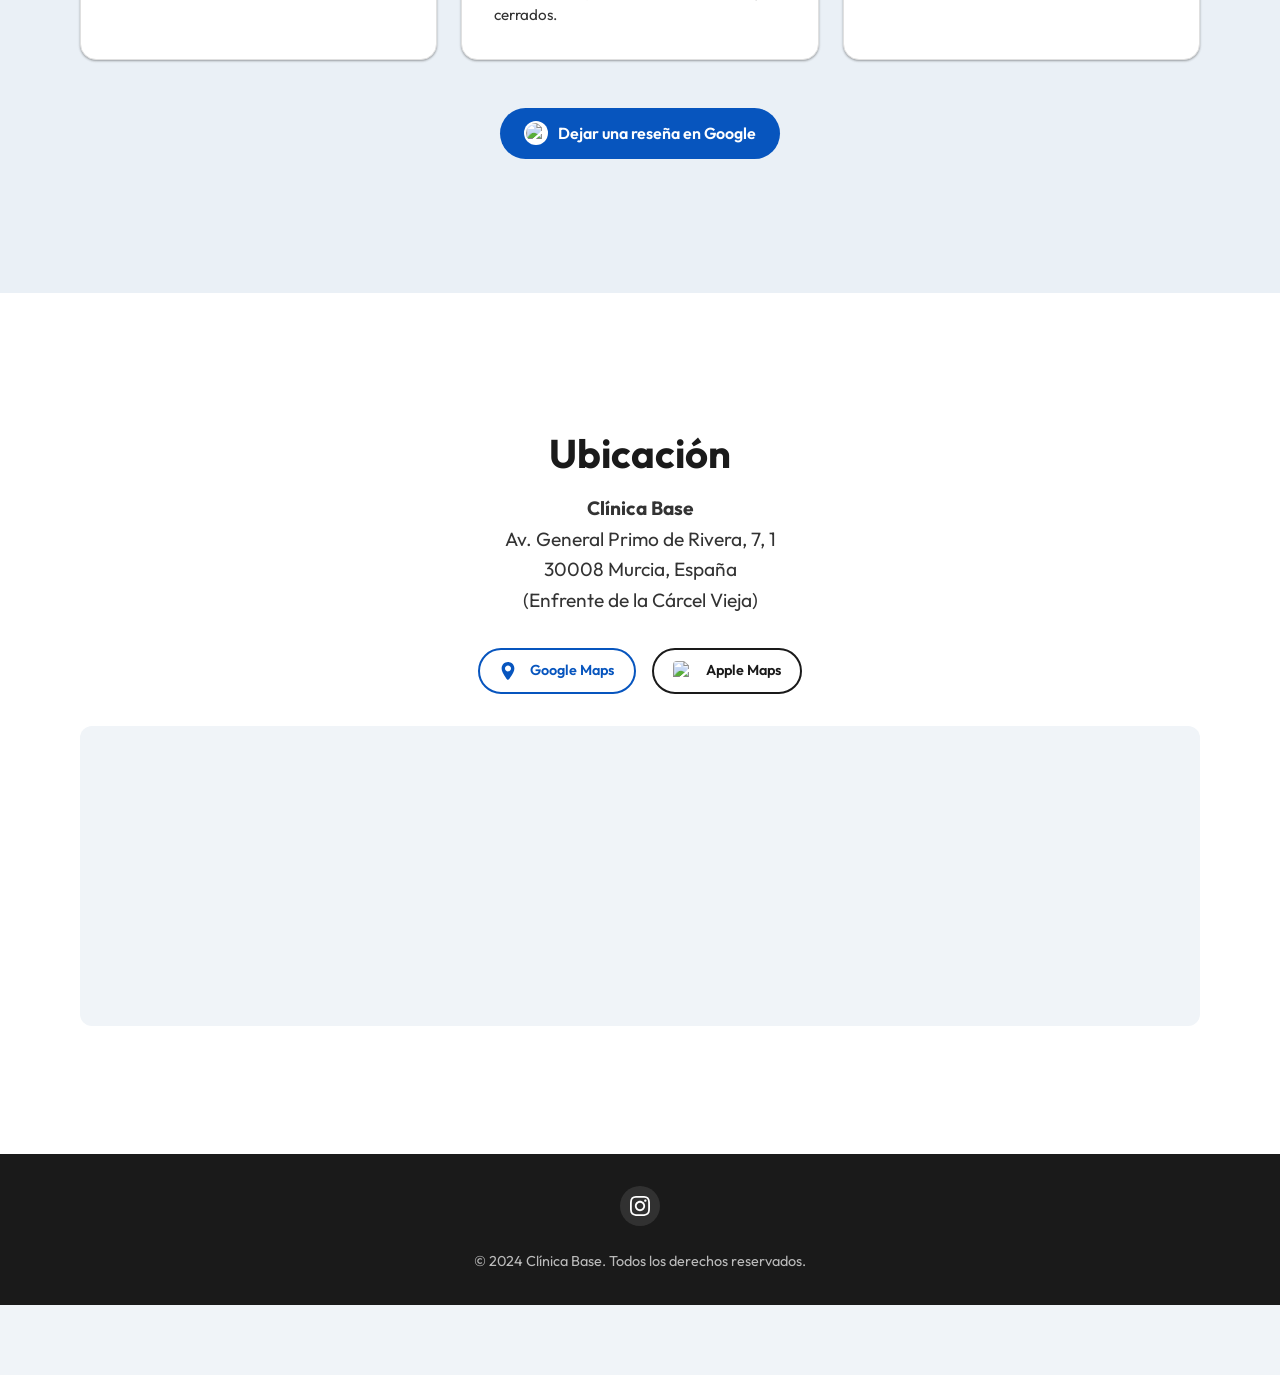
==== commit b3b8f61e: "leer mas" ====
--- a/index.html
+++ b/index.html
@@ -224,8 +224,6 @@
                                 <h4 class="review-name">Ana Laborda Segovia</h4>
                                 <span class="review-meta">Local Guide · 15 reseñas</span>
                             </div>
-                            <img src="https://upload.wikimedia.org/wikipedia/commons/5/53/Google_%22G%22_Logo.svg"
-                                class="google-icon-small" alt="Google">
                         </div>
                         <div style="display: flex; align-items: center; gap: 8px; margin-bottom: 8px;">
                             <div class="review-stars" style="margin-bottom: 0;">★★★★★</div>
@@ -246,8 +244,6 @@
                                 <h4 class="review-name">charo figueroa</h4>
                                 <span class="review-meta">Local Guide · 30 reseñas</span>
                             </div>
-                            <img src="https://upload.wikimedia.org/wikipedia/commons/5/53/Google_%22G%22_Logo.svg"
-                                class="google-icon-small" alt="Google">
                         </div>
                         <div style="display: flex; align-items: center; gap: 8px; margin-bottom: 8px;">
                             <div class="review-stars" style="margin-bottom: 0;">★★★★★</div>
@@ -267,8 +263,6 @@
                                 <h4 class="review-name">Juan Pablo Sánchez Hervás</h4>
                                 <span class="review-meta">Local Guide · 34 reseñas</span>
                             </div>
-                            <img src="https://upload.wikimedia.org/wikipedia/commons/5/53/Google_%22G%22_Logo.svg"
-                                class="google-icon-small" alt="Google">
                         </div>
                         <div style="display: flex; align-items: center; gap: 8px; margin-bottom: 8px;">
                             <div class="review-stars" style="margin-bottom: 0;">★★★★★</div>
@@ -353,7 +347,7 @@
         </div>
     </footer>
 
-    <script src="js/main.js"></script>
+    <script src="js/main.js?v=2"></script>
 </body>
 
 </html>
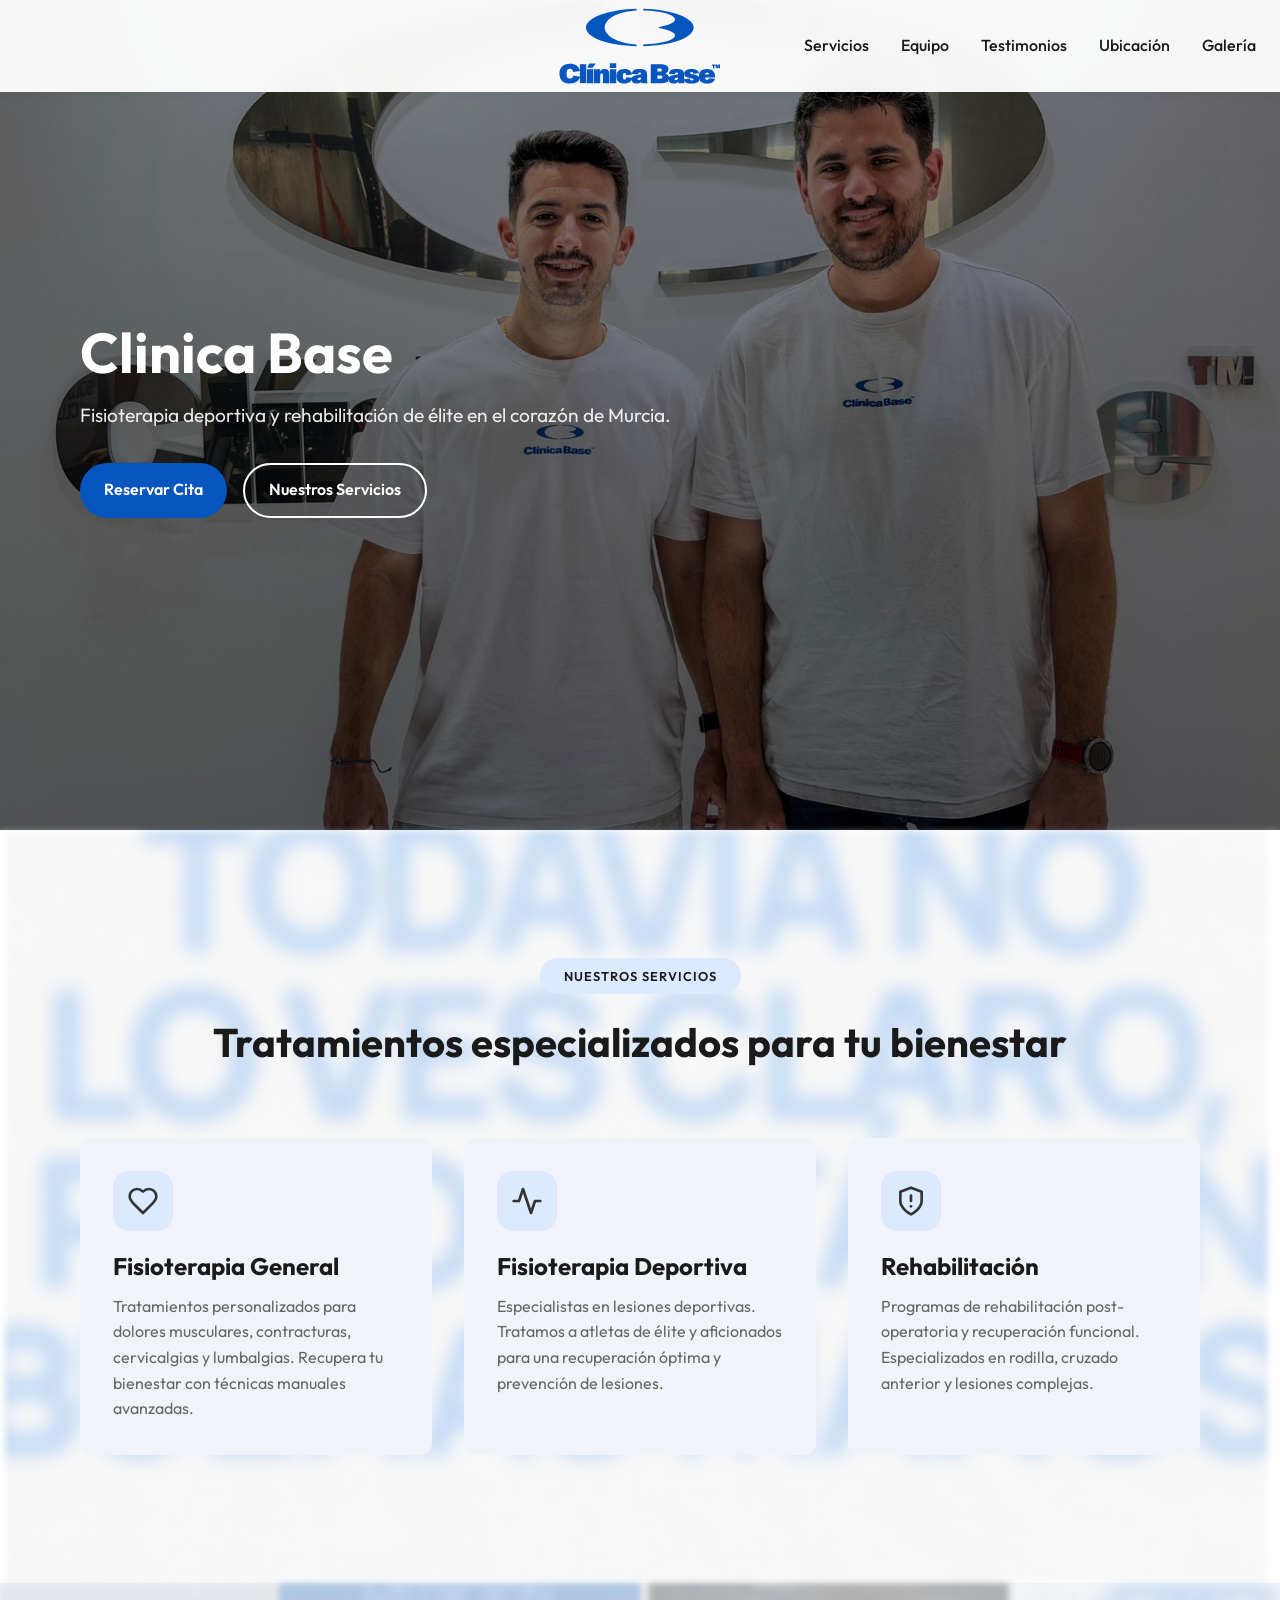
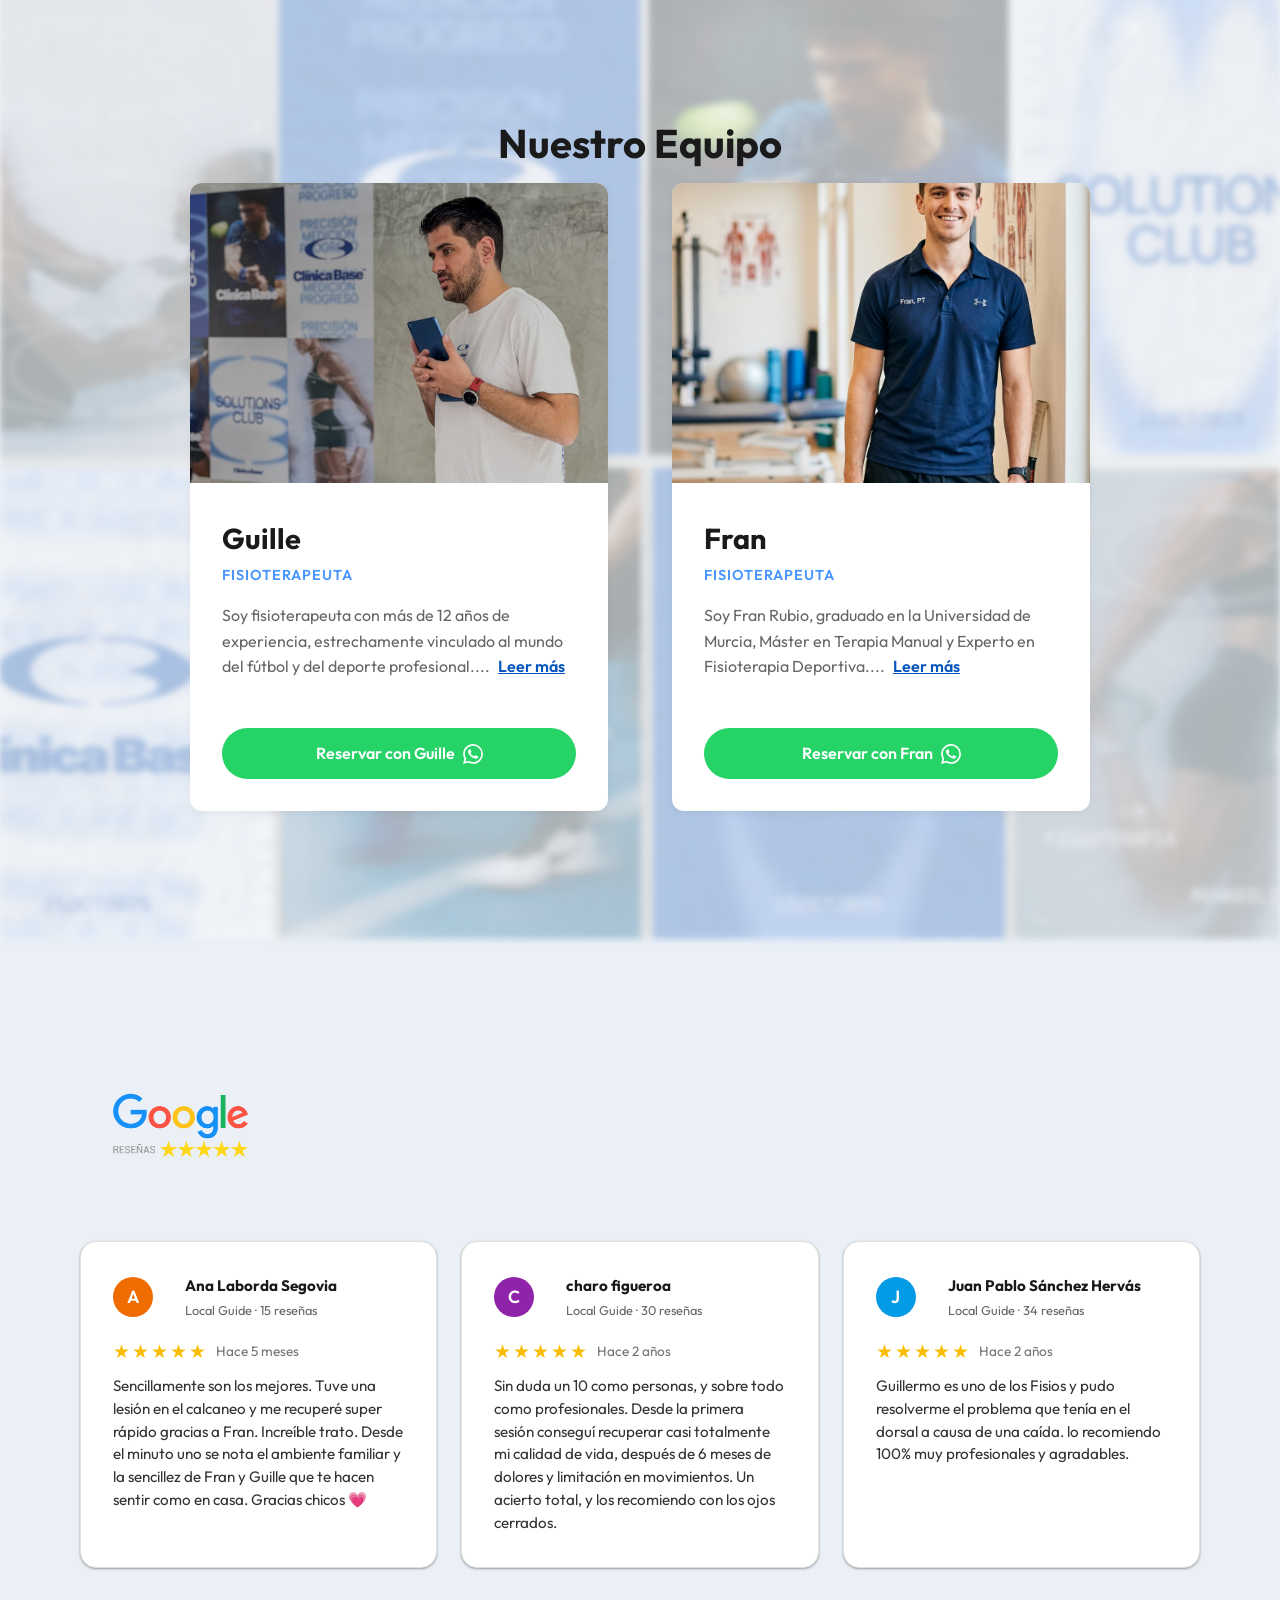
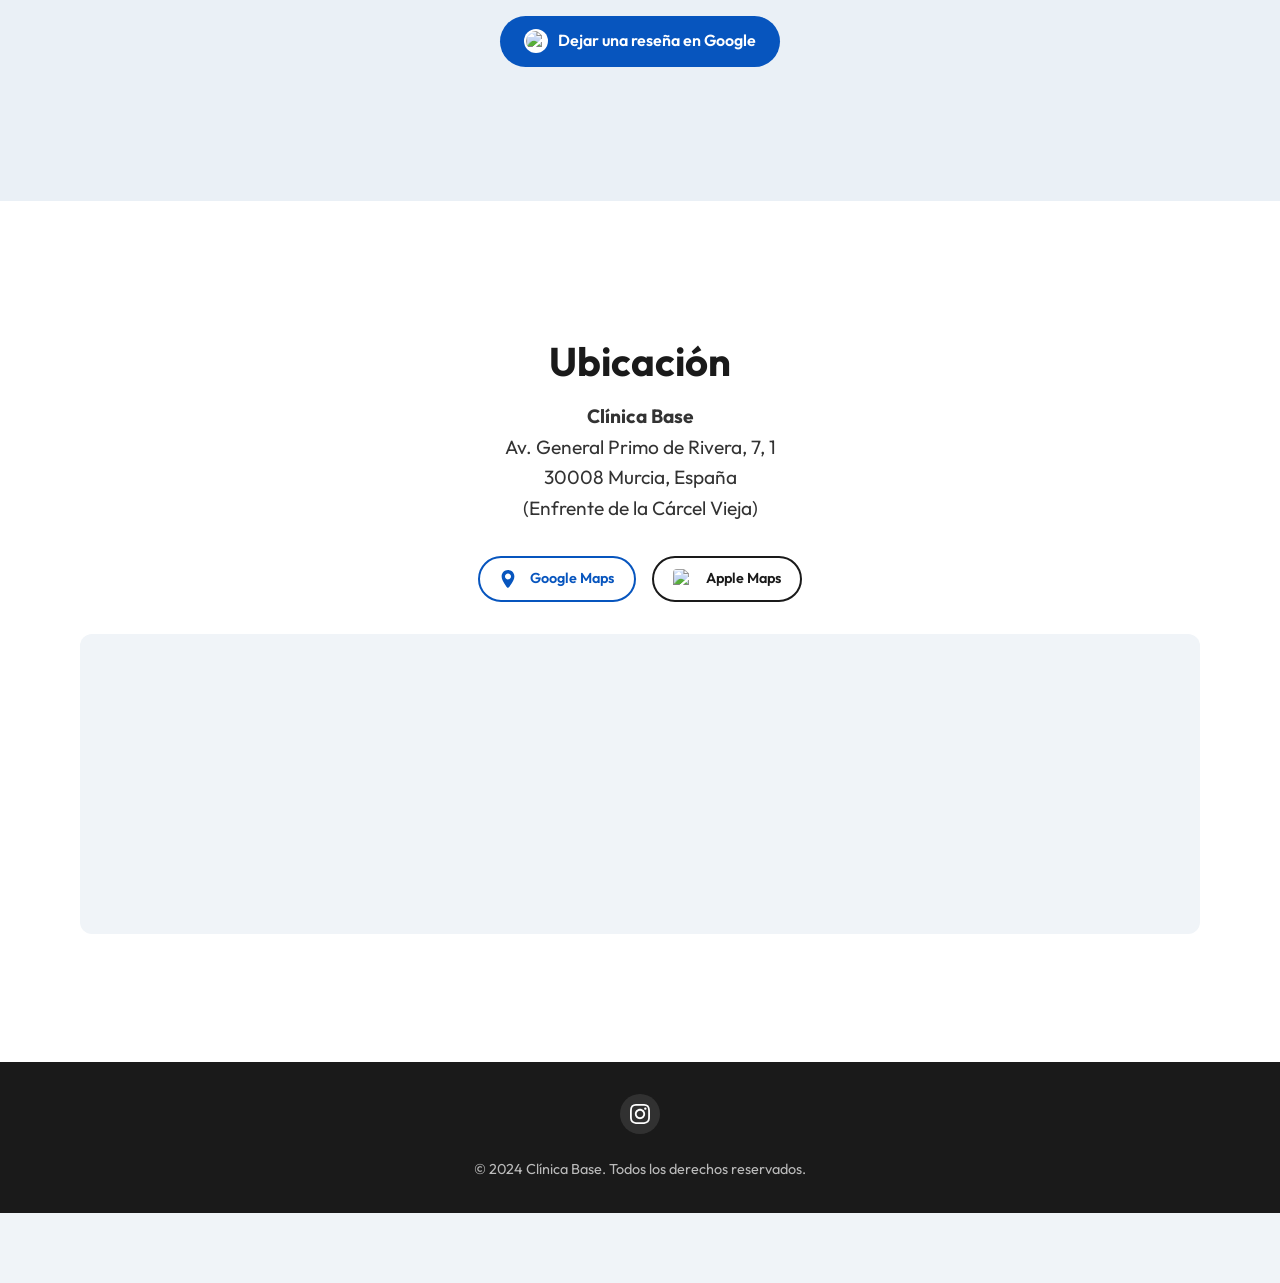
==== commit 5fcfaddd: "backgrounds" ====
--- a/index.html
+++ b/index.html
@@ -131,7 +131,6 @@
         <section id="equipo" class="section team">
             <div class="container">
                 <h2 class="section__title">Nuestro Equipo</h2>
-                <p class="section__subtitle">Especialistas de élite a tu disposición</p>
 
                 <div class="team__grid">
                     <!-- Guille -->
--- a/css/style.css
+++ b/css/style.css
@@ -152,8 +152,10 @@
     justify-content: space-between;
     align-items: center;
     position: relative;
-    /* For absolute centering of logo */
     min-height: 60px;
+    width: 100%;
+    max-width: 100%;
+    padding: 0 2.5rem;
 }
 
 .logo {
@@ -166,14 +168,13 @@
 }
 
 .header__logo-img {
-    height: 70px;
-    /* Larger for PC */
+    height: 110px;
     transition: var(--transition);
 }
 
 .nav {
-    margin-left: auto;
-    /* Push to right when logo is absolute */
+    position: absolute;
+    right: 1.5rem;
 }
 
 .nav__list {
@@ -218,7 +219,7 @@
     height: 100%;
     background-image: linear-gradient(rgba(0, 0, 0, 0.4), rgba(0, 0, 0, 0.6)), url('../assets/images/hero-bg.png');
     background-size: cover;
-    background-position: center;
+    background-position: center 20%;
     z-index: -1;
 }
 
@@ -266,7 +267,29 @@
 
 /* Services */
 .services {
+    position: relative;
     background-color: var(--color-white);
+}
+
+.services::before {
+    content: '';
+    position: absolute;
+    top: 0;
+    left: 0;
+    width: 100%;
+    height: 100%;
+    background-image: url('../assets/images/ClinicaBase_letters_bg.png');
+    background-size: cover;
+    background-position: center;
+    background-repeat: no-repeat;
+    opacity: 0.3;
+    filter: blur(3px);
+    z-index: 0;
+}
+
+.services > .container {
+    position: relative;
+    z-index: 1;
 }
 
 .services__grid {
@@ -318,7 +341,29 @@
 
 /* Team */
 .team {
+    position: relative;
     background-color: var(--color-light);
+}
+
+.team::before {
+    content: '';
+    position: absolute;
+    top: 0;
+    left: 0;
+    width: 100%;
+    height: 100%;
+    background-image: url('../assets/images/clinicabase_bg.png');
+    background-size: cover;
+    background-position: center;
+    background-repeat: no-repeat;
+    opacity: 0.3;
+    filter: blur(3px);
+    z-index: 0;
+}
+
+.team > .container {
+    position: relative;
+    z-index: 1;
 }
 
 .team__grid {
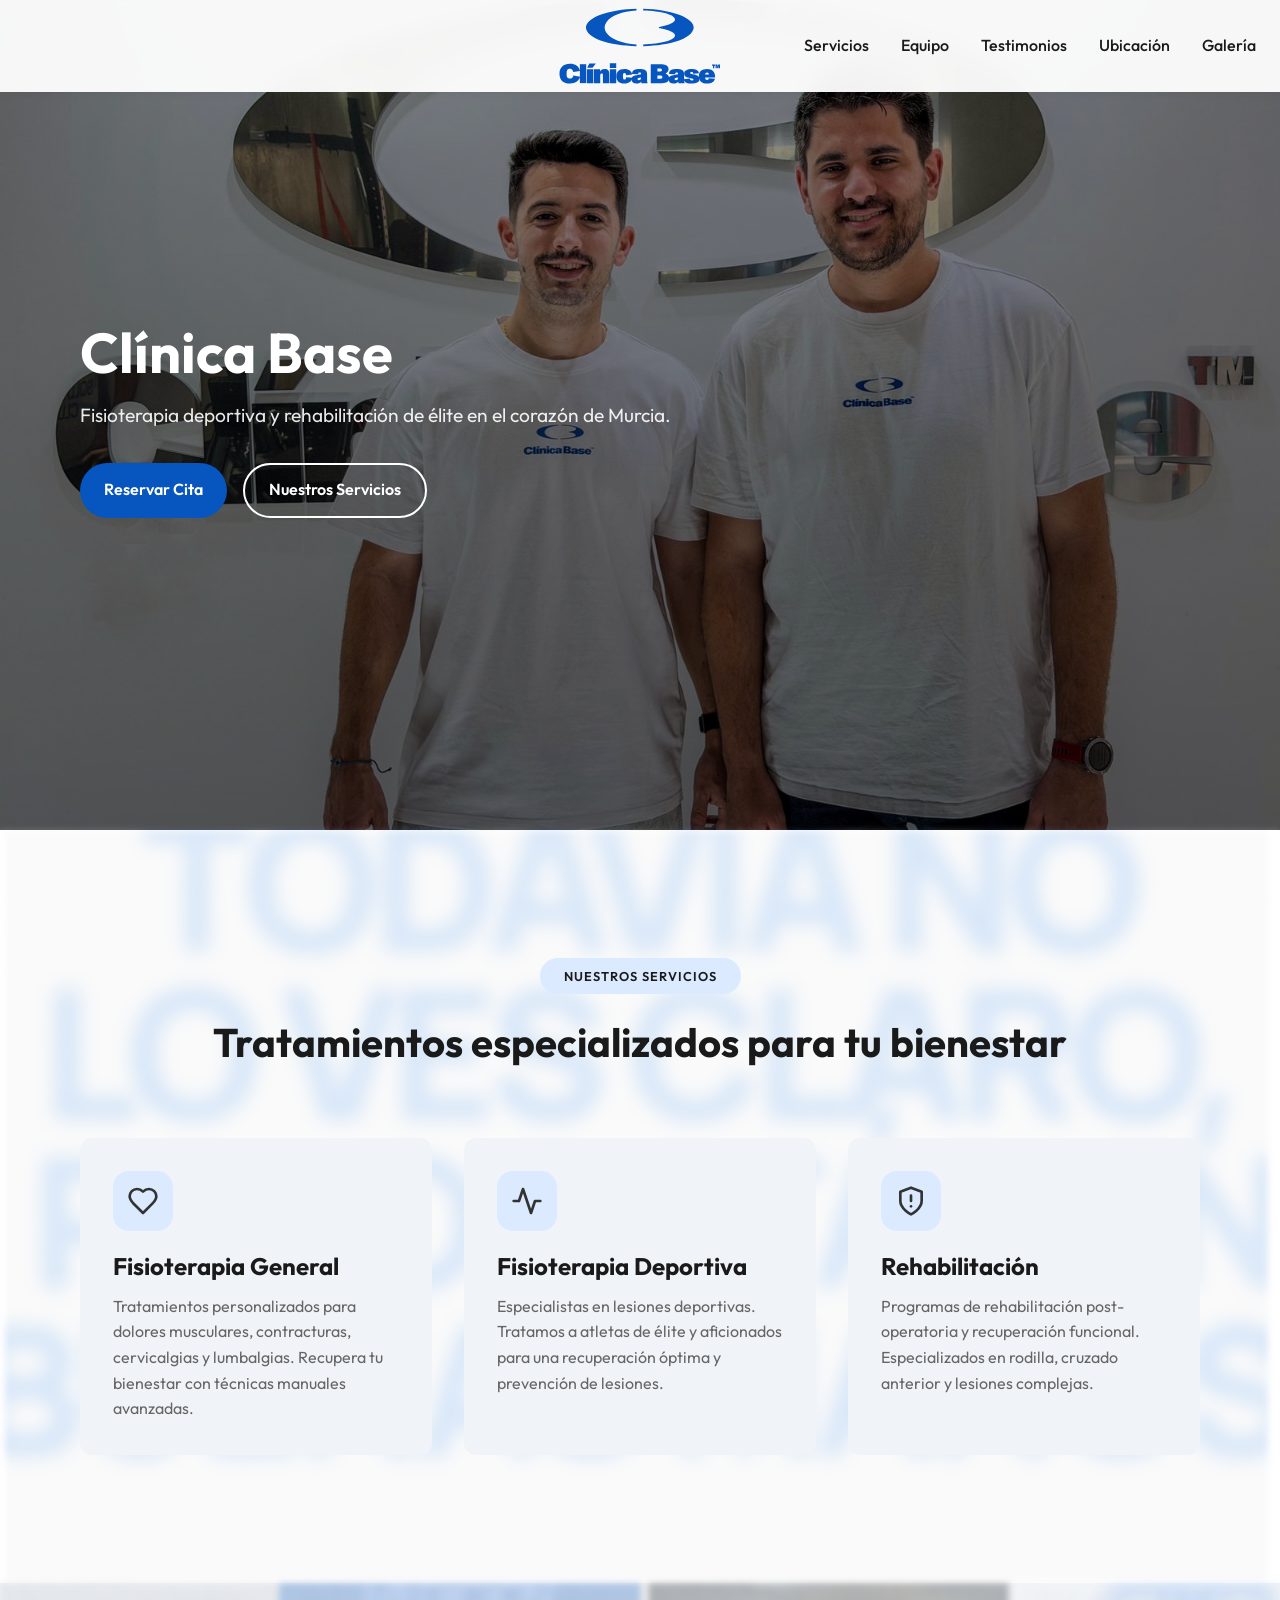
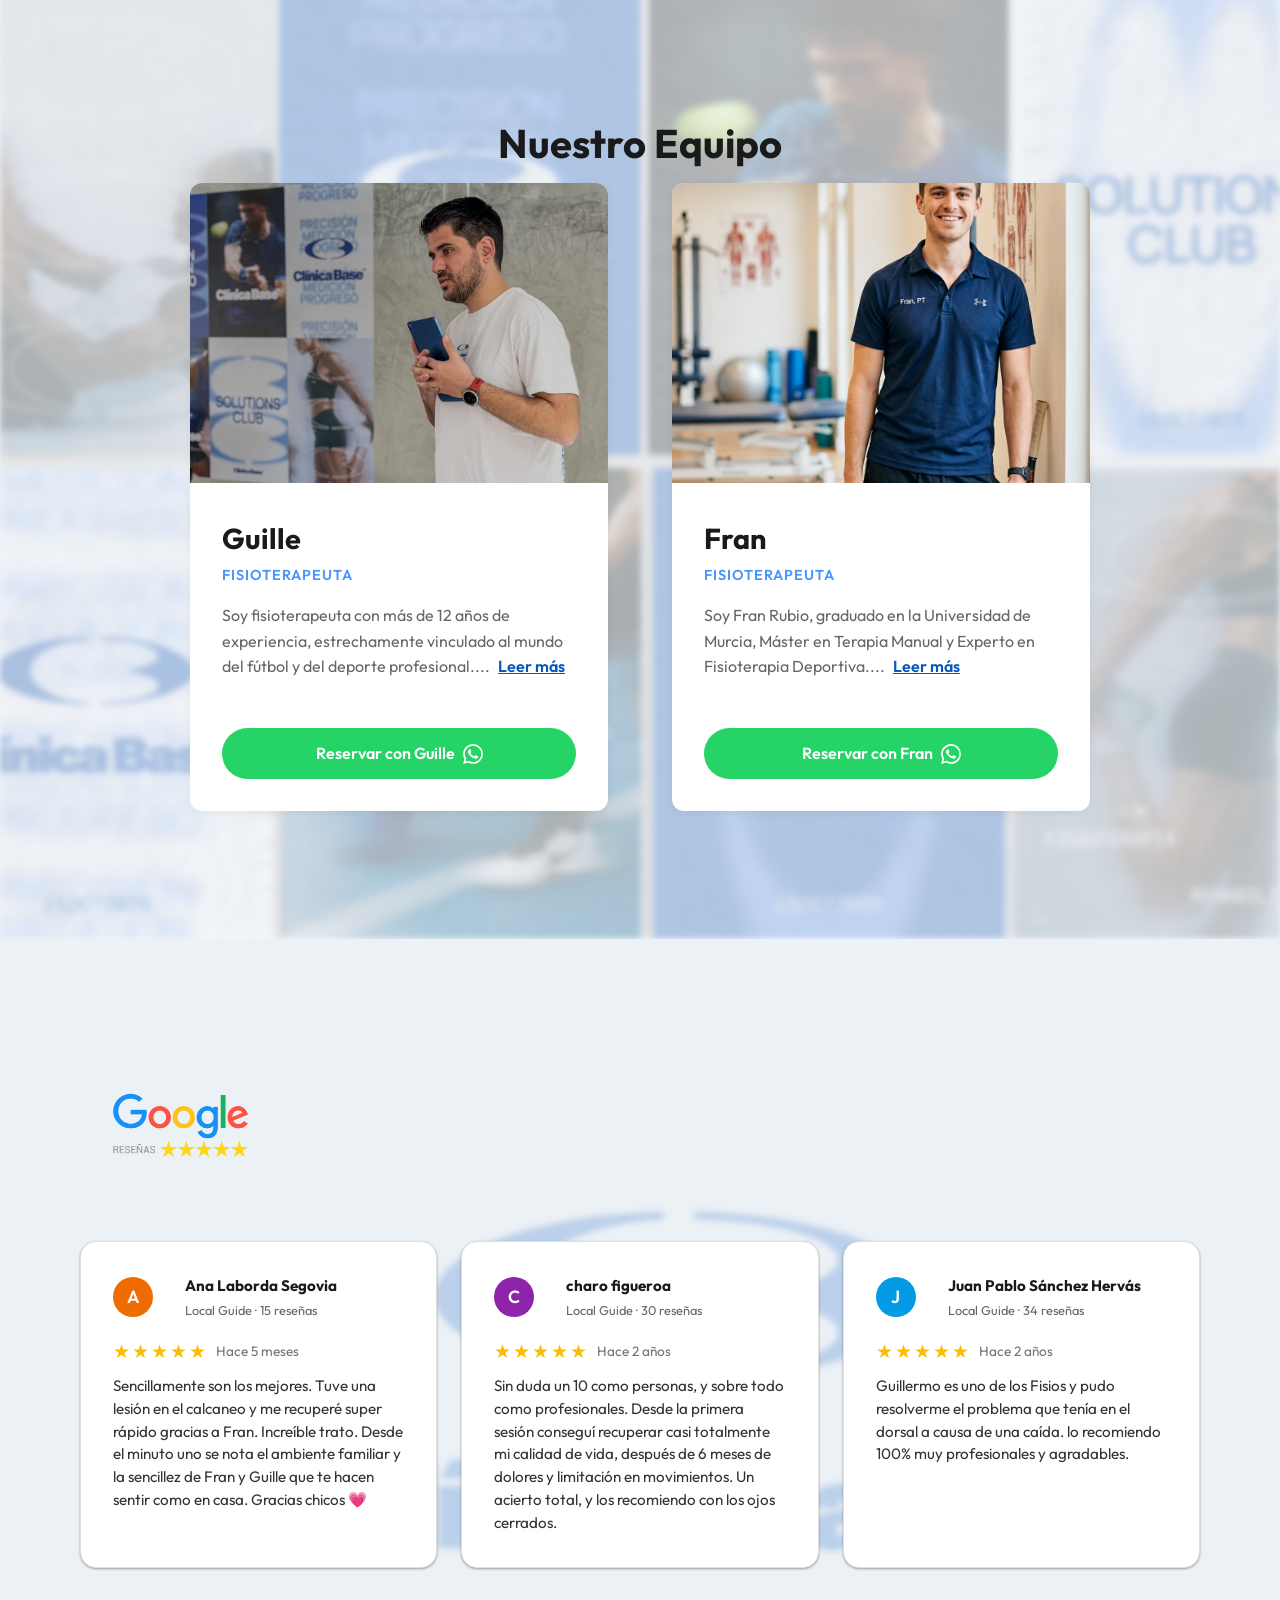
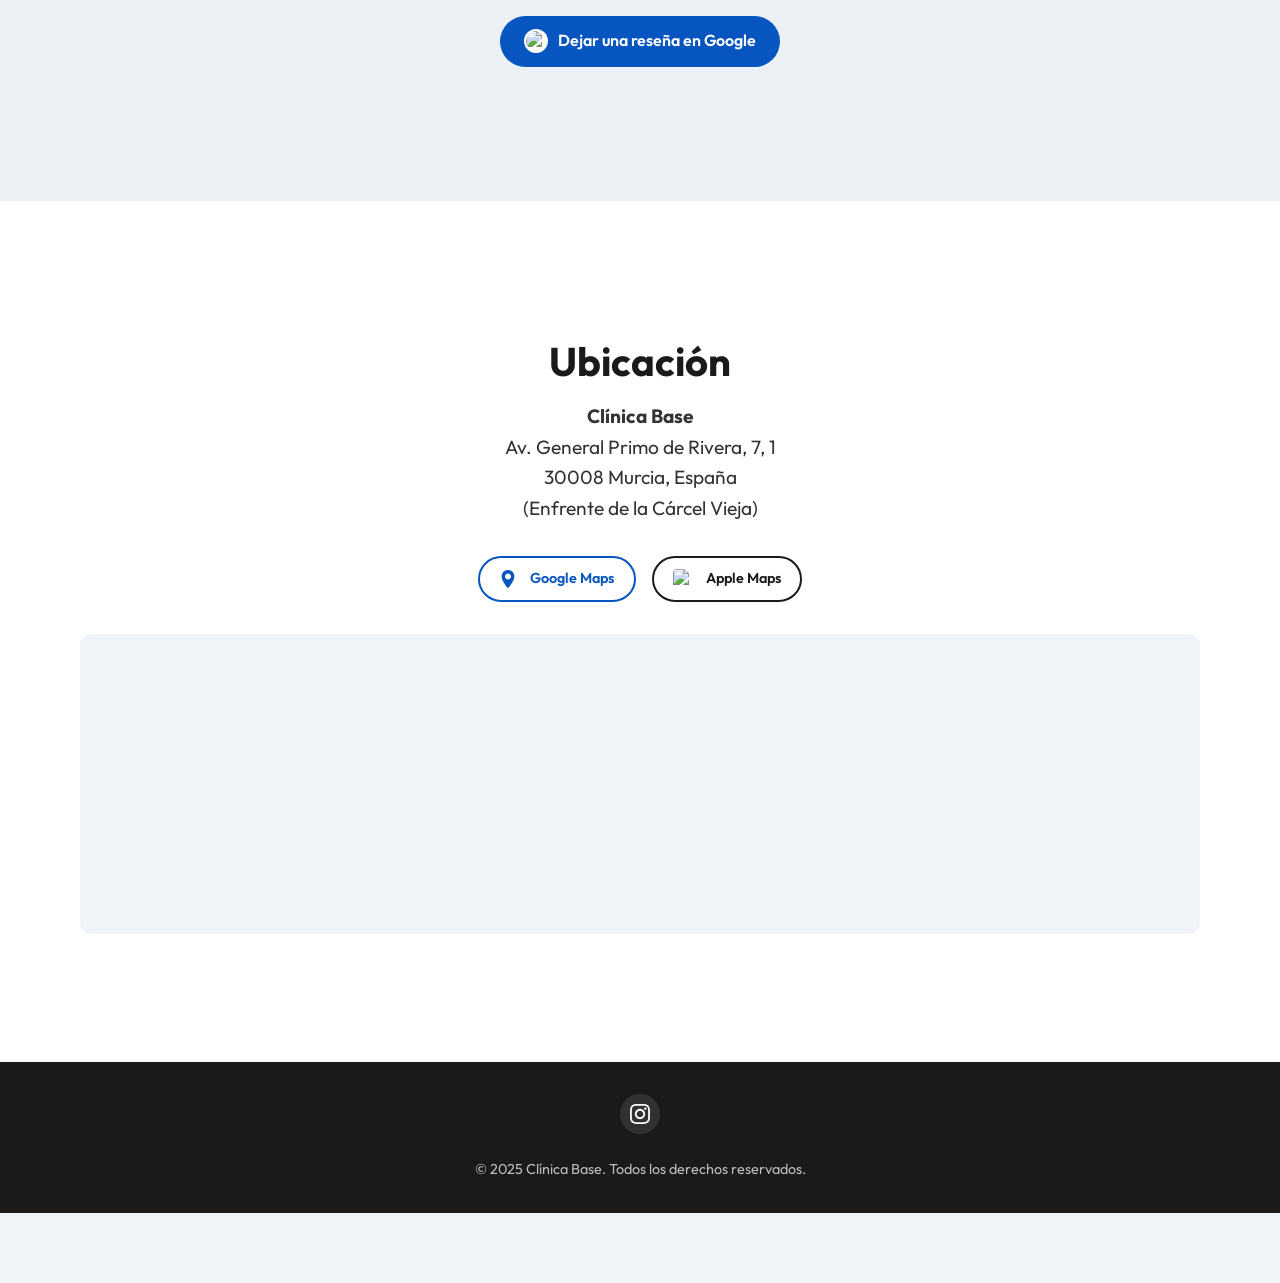
==== commit f0e0f903: "seo" ====
--- a/index.html
+++ b/index.html
@@ -14,25 +14,87 @@
     </script>
     <meta charset="UTF-8">
     <meta name="viewport" content="width=device-width, initial-scale=1.0">
-    <title>Clínica Base - Fisioterapia Deportiva en Murcia</title>
+    <title>Clínica Base | Fisioterapia Deportiva y Rehabilitación en Murcia</title>
     <meta name="description"
-        content="Clínica de fisioterapia en Murcia especializada en rehabilitación deportiva. Reserva tu cita con Guille o Fran.">
+        content="Clínica de fisioterapia deportiva en Murcia. Especialistas en rehabilitación, lesiones deportivas y recuperación post-operatoria. Fisioterapeutas de élite: Guille (UCAM Murcia CF) y Fran (fisio de Carlos Alcaraz). Reserva tu cita.">
+    <meta name="keywords" content="fisioterapia Murcia, fisioterapeuta Murcia, fisioterapia deportiva, rehabilitación deportiva Murcia, clínica fisioterapia Murcia, lesiones deportivas, recuperación muscular, fisio Murcia, Clínica Base, fisioterapia Carlos Alcaraz">
+    <meta name="author" content="Clínica Base">
+    <meta name="robots" content="index, follow">
+    <link rel="canonical" href="https://clinicabase.es/">
 
     <!-- Open Graph / Facebook -->
     <meta property="og:type" content="website">
-    <meta property="og:url" content="https://clinicabase.pages.dev/">
-    <meta property="og:title" content="Clínica Base - Fisioterapia Deportiva en Murcia">
+    <meta property="og:url" content="https://clinicabase.es/">
+    <meta property="og:title" content="Clínica Base | Fisioterapia Deportiva y Rehabilitación en Murcia">
     <meta property="og:description"
-        content="Clínica de fisioterapia en Murcia especializada en rehabilitación deportiva. Reserva tu cita con Guille o Fran.">
-    <meta property="og:image" content="https://clinicabase.pages.dev/assets/images/logo_social.png">
+        content="Clínica de fisioterapia deportiva en Murcia. Especialistas en rehabilitación, lesiones deportivas y recuperación. Fisioterapeutas de élite. Reserva tu cita.">
+    <meta property="og:image" content="https://clinicabase.es/assets/images/logo_social.png">
+    <meta property="og:locale" content="es_ES">
+    <meta property="og:site_name" content="Clínica Base">
 
     <!-- Twitter -->
     <meta property="twitter:card" content="summary_large_image">
-    <meta property="twitter:url" content="https://clinicabase.pages.dev/">
-    <meta property="twitter:title" content="Clínica Base - Fisioterapia Deportiva en Murcia">
+    <meta property="twitter:url" content="https://clinicabase.es/">
+    <meta property="twitter:title" content="Clínica Base | Fisioterapia Deportiva y Rehabilitación en Murcia">
     <meta property="twitter:description"
-        content="Clínica de fisioterapia en Murcia especializada en rehabilitación deportiva. Reserva tu cita con Guille o Fran.">
-    <meta property="twitter:image" content="https://clinicabase.pages.dev/assets/images/logo_social.png">
+        content="Clínica de fisioterapia deportiva en Murcia. Especialistas en rehabilitación y lesiones deportivas. Reserva tu cita.">
+    <meta property="twitter:image" content="https://clinicabase.es/assets/images/logo_social.png">
+
+    <!-- Schema.org JSON-LD (Google Rich Results) -->
+    <script type="application/ld+json">
+    {
+        "@context": "https://schema.org",
+        "@type": "MedicalBusiness",
+        "name": "Clínica Base",
+        "description": "Clínica de fisioterapia deportiva en Murcia especializada en rehabilitación, lesiones deportivas y recuperación post-operatoria.",
+        "url": "https://clinicabase.es",
+        "telephone": ["+34646337399", "+34606063114"],
+        "address": {
+            "@type": "PostalAddress",
+            "streetAddress": "Av. General Primo de Rivera, 7, 1",
+            "addressLocality": "Murcia",
+            "postalCode": "30008",
+            "addressCountry": "ES"
+        },
+        "geo": {
+            "@type": "GeoCoordinates",
+            "latitude": 37.9834,
+            "longitude": -1.1267
+        },
+        "image": "https://clinicabase.es/assets/images/logo_social.png",
+        "priceRange": "$$",
+        "openingHoursSpecification": {
+            "@type": "OpeningHoursSpecification",
+            "dayOfWeek": ["Monday", "Tuesday", "Wednesday", "Thursday", "Friday"],
+            "opens": "09:00",
+            "closes": "21:00"
+        },
+        "aggregateRating": {
+            "@type": "AggregateRating",
+            "ratingValue": "5.0",
+            "reviewCount": "3"
+        },
+        "employee": [
+            {
+                "@type": "Person",
+                "name": "Guille",
+                "jobTitle": "Fisioterapeuta",
+                "description": "Fisioterapeuta con más de 12 años de experiencia, especializado en lesiones de rodilla y fútbol profesional."
+            },
+            {
+                "@type": "Person",
+                "name": "Fran Rubio",
+                "jobTitle": "Fisioterapeuta",
+                "description": "Graduado en la Universidad de Murcia, Máster en Terapia Manual, fisioterapeuta de Carlos Alcaraz."
+            }
+        ],
+        "medicalSpecialty": ["SportsMedicine", "PhysicalTherapy"],
+        "sameAs": [
+            "https://www.instagram.com/clinicabasefisioterapia/"
+        ]
+    }
+    </script>
+
     <link rel="icon" type="image/svg+xml" href="assets/images/symbol.svg">
     <link rel="preconnect" href="https://fonts.googleapis.com">
     <link rel="preconnect" href="https://fonts.gstatic.com" crossorigin>
@@ -67,7 +129,7 @@
             <div class="hero__bg"></div>
             <div class="container hero__container">
                 <div class="hero__content">
-                    <h1 class="hero__title"> Clinica Base</h1>
+                    <h1 class="hero__title">Clínica Base</h1>
                     <p class="hero__subtitle">Fisioterapia deportiva y rehabilitación de élite en el corazón de Murcia.
                     </p>
                     <div class="hero__actions">
@@ -136,7 +198,7 @@
                     <!-- Guille -->
                     <article class="team-card">
                         <div class="team-card__image-wrapper">
-                            <img src="assets/images/guille.png" alt="Guille - Fisioterapeuta" class="team-card__image">
+                            <img src="assets/images/guille.png" alt="Guille - Fisioterapeuta deportivo en Clínica Base Murcia" class="team-card__image">
                         </div>
                         <div class="team-card__content">
                             <h3 class="team-card__name">Guille</h3>
@@ -170,7 +232,7 @@
                     <!-- Fran -->
                     <article class="team-card">
                         <div class="team-card__image-wrapper">
-                            <img src="assets/images/fran.png" alt="Fran - Fisioterapeuta" class="team-card__image">
+                            <img src="assets/images/fran.png" alt="Fran Rubio - Fisioterapeuta deportivo y fisio de Carlos Alcaraz en Clínica Base Murcia" class="team-card__image">
                         </div>
                         <div class="team-card__content">
                             <h3 class="team-card__name">Fran</h3>
@@ -342,7 +404,7 @@
                     </svg>
                 </a>
             </div>
-            <p>&copy; 2024 Clínica Base. Todos los derechos reservados.</p>
+            <p>&copy; 2025 Clínica Base. Todos los derechos reservados.</p>
         </div>
     </footer>
 
--- a/css/style.css
+++ b/css/style.css
@@ -282,7 +282,7 @@
     background-size: cover;
     background-position: center;
     background-repeat: no-repeat;
-    opacity: 0.3;
+    opacity: 0.2;
     filter: blur(3px);
     z-index: 0;
 }
@@ -435,8 +435,29 @@
 
 /* Testimonials */
 .testimonials {
+    position: relative;
     background-color: #eaf0f6;
-    /* More corporate light blue/grey instead of warm yellowish */
+}
+
+.testimonials::before {
+    content: '';
+    position: absolute;
+    top: 0;
+    left: 0;
+    width: 100%;
+    height: 100%;
+    background-image: url('../assets/images/ClinicaBase_logo_bg.png');
+    background-size: cover;
+    background-position: center;
+    background-repeat: no-repeat;
+    opacity: 0.2;
+    filter: blur(3px);
+    z-index: 0;
+}
+
+.testimonials > .container {
+    position: relative;
+    z-index: 1;
 }
 
 .testimonials__grid {
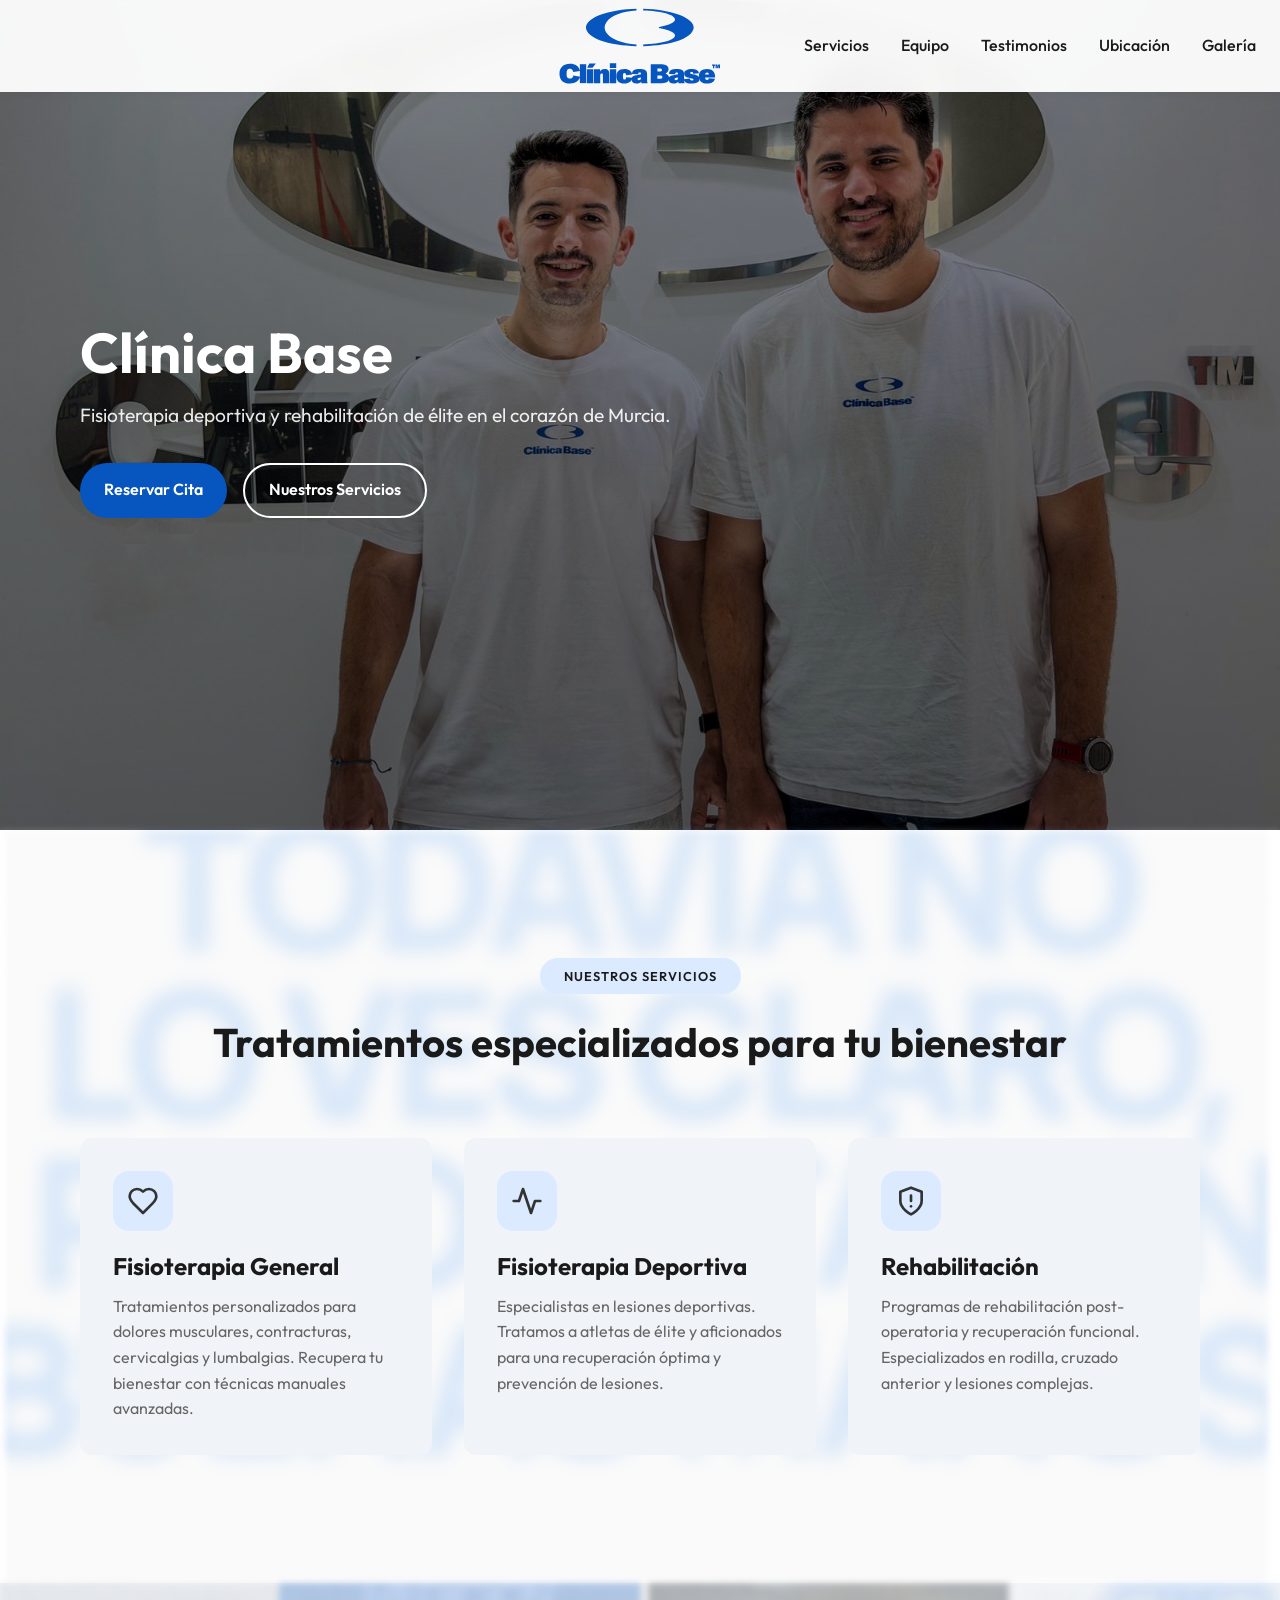
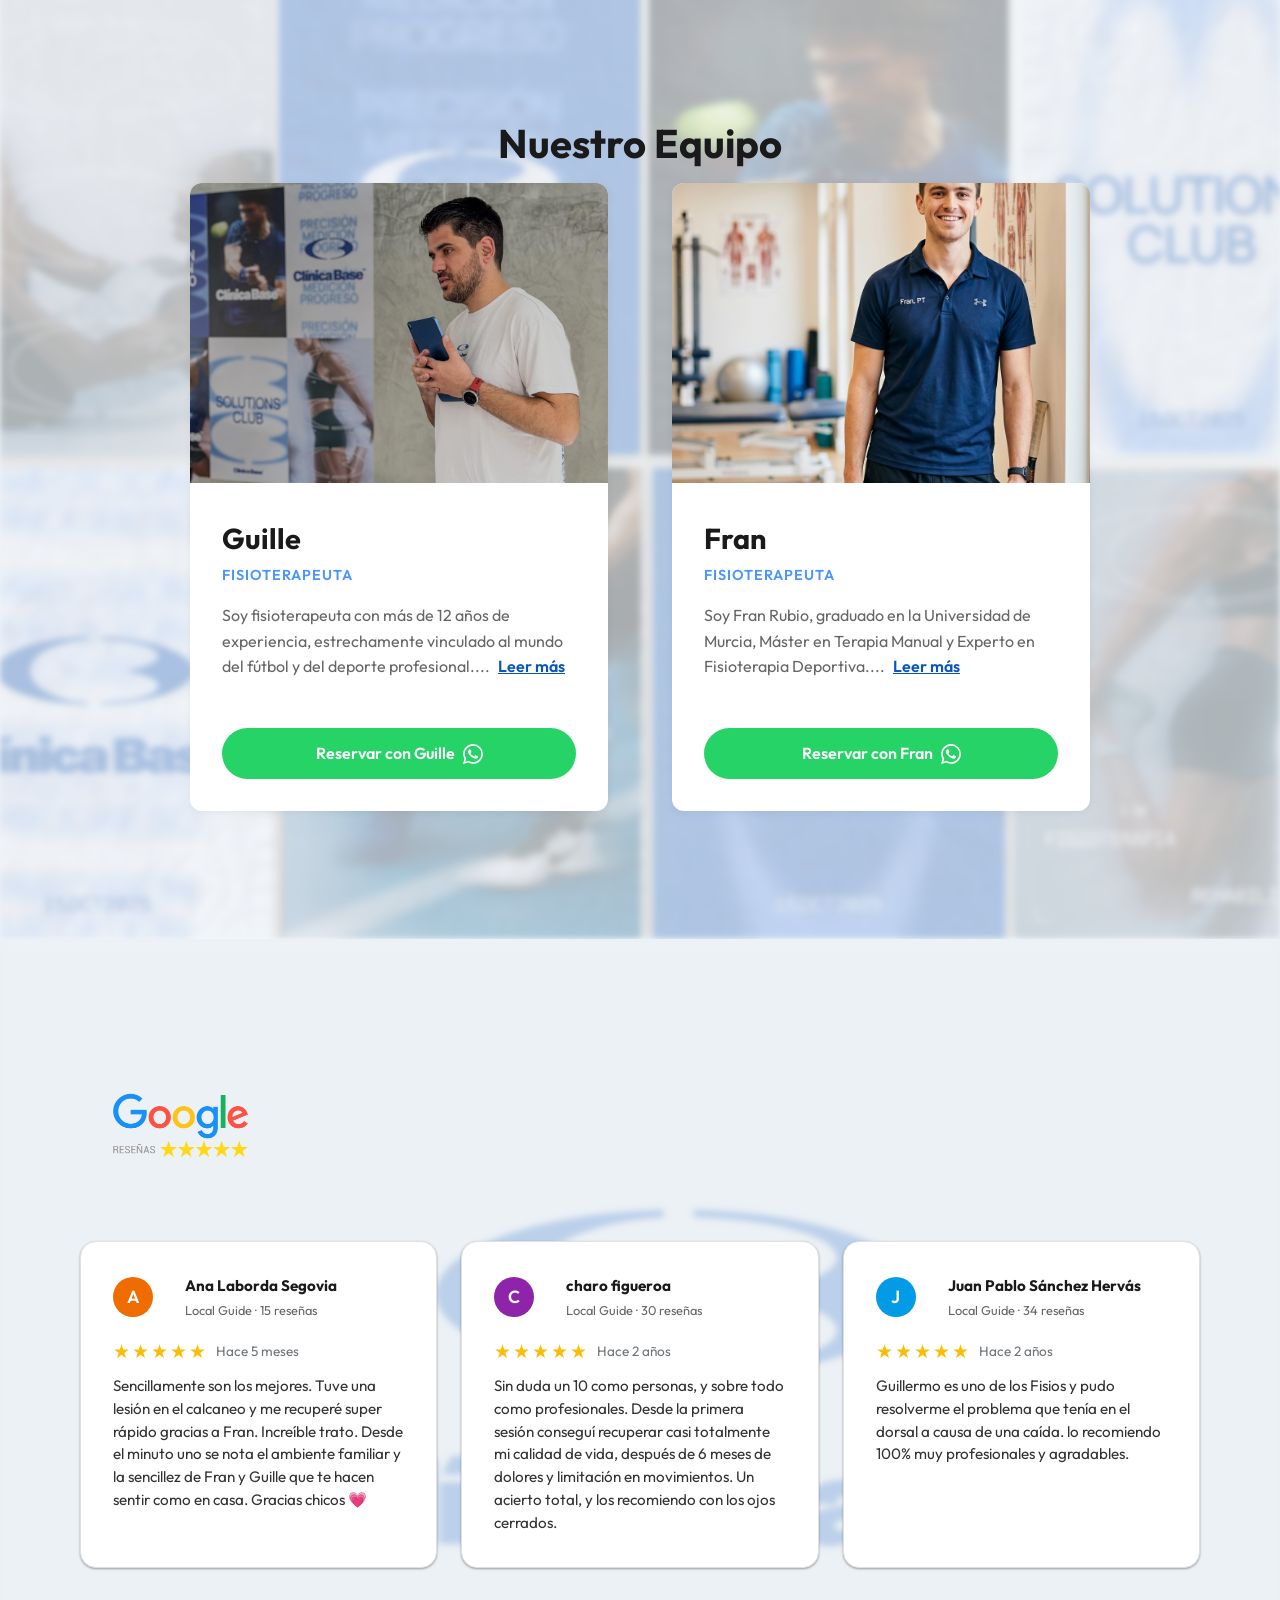
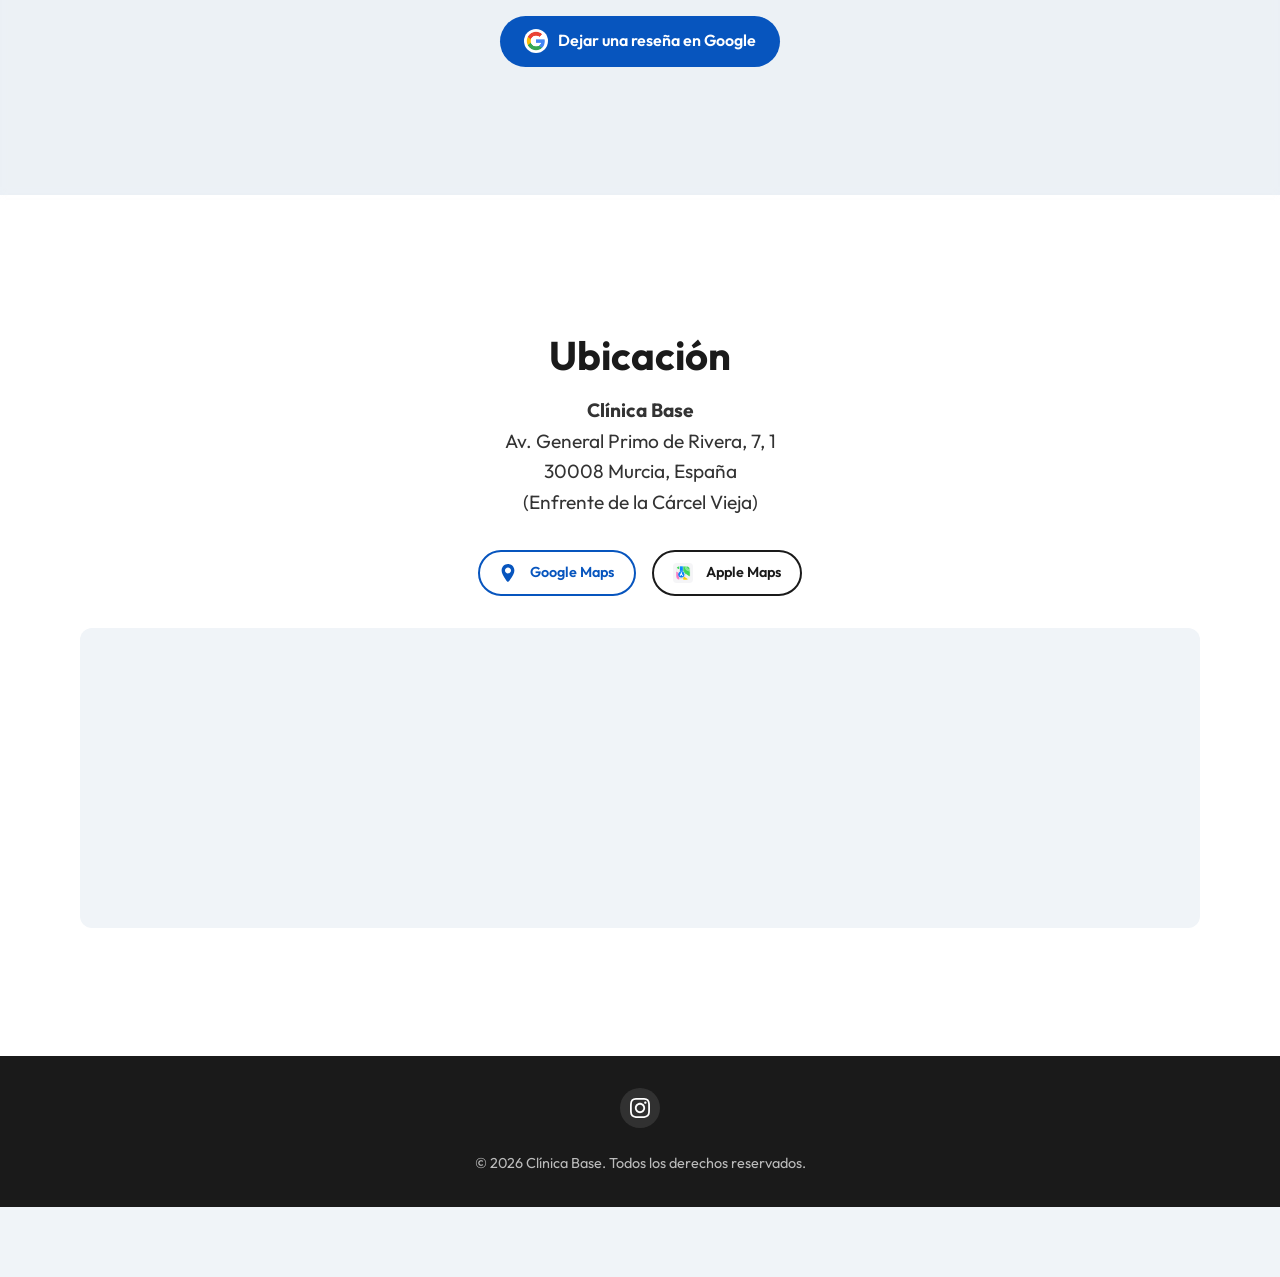
==== commit 09c81123: "iconos locales, robots y sitemap, footer 2026 Co-Authored-By: Claude Fable 5.2 <noreply@anthropic.co" ====
--- a/index.html
+++ b/index.html
@@ -338,7 +338,7 @@
                     <a href="https://www.google.com/search?sca_esv=bdb61428d65a36dc&sxsrf=ANbL-n5vr040ncSISOF_jvynKpJ5XTrlpA:1770635804321&si=AL3DRZEsmMGCryMMFSHJ3StBhOdZ2-6yYkXd_doETEE1OR-qOQmxVSshDfvoLf5lpf629kgC_wInQroK0cKHT17ag6WRKBAdiy0ap52zofIM9T0hixQTO455Onse60YNAkxurTn8G7xI&q=Cl%C3%ADnicabase+Rese%C3%B1as&sa=X&ved=2ahUKEwiFp5KxpMySAxU28ckDHanvAqMQ0bkNegQIOBAF&biw=1920&bih=919&dpr=1"
                         target="_blank" class="btn btn--primary"
                         style="display: inline-flex; align-items: center; gap: 10px;">
-                        <img src="https://hackaday.com/wp-content/uploads/2016/08/google-g-logo.png" alt="Google G"
+                        <img src="assets/images/google-g-logo.png" alt="Google G"
                             width="24" height="24" style="background: white; border-radius: 50%; padding: 2px;">
                         Dejar una reseña en Google
                     </a>
@@ -372,11 +372,10 @@
                         <a href="http://maps.apple.com/?q=Av.+General+Primo+de+Rivera,+7,+30008+Murcia" target="_blank"
                             class="btn btn--outline"
                             style="color: var(--color-dark); border-color: var(--color-dark); font-size: 0.9rem; padding: 0.6rem 1.2rem;">
-                            <img src="https://developer.apple.com/news/images/og/maps-og.jpg" alt="Apple Maps"
+                            <img src="assets/images/apple-maps.jpg" alt="Apple Maps"
                                 width="20" height="20"
                                 style="margin-right: 5px; border-radius: 4px; object-fit: cover;">
                             Apple Maps
-                        </a>
                         </a>
                     </div>
 
@@ -404,7 +403,7 @@
                     </svg>
                 </a>
             </div>
-            <p>&copy; 2025 Clínica Base. Todos los derechos reservados.</p>
+            <p>&copy; 2026 Clínica Base. Todos los derechos reservados.</p>
         </div>
     </footer>
 
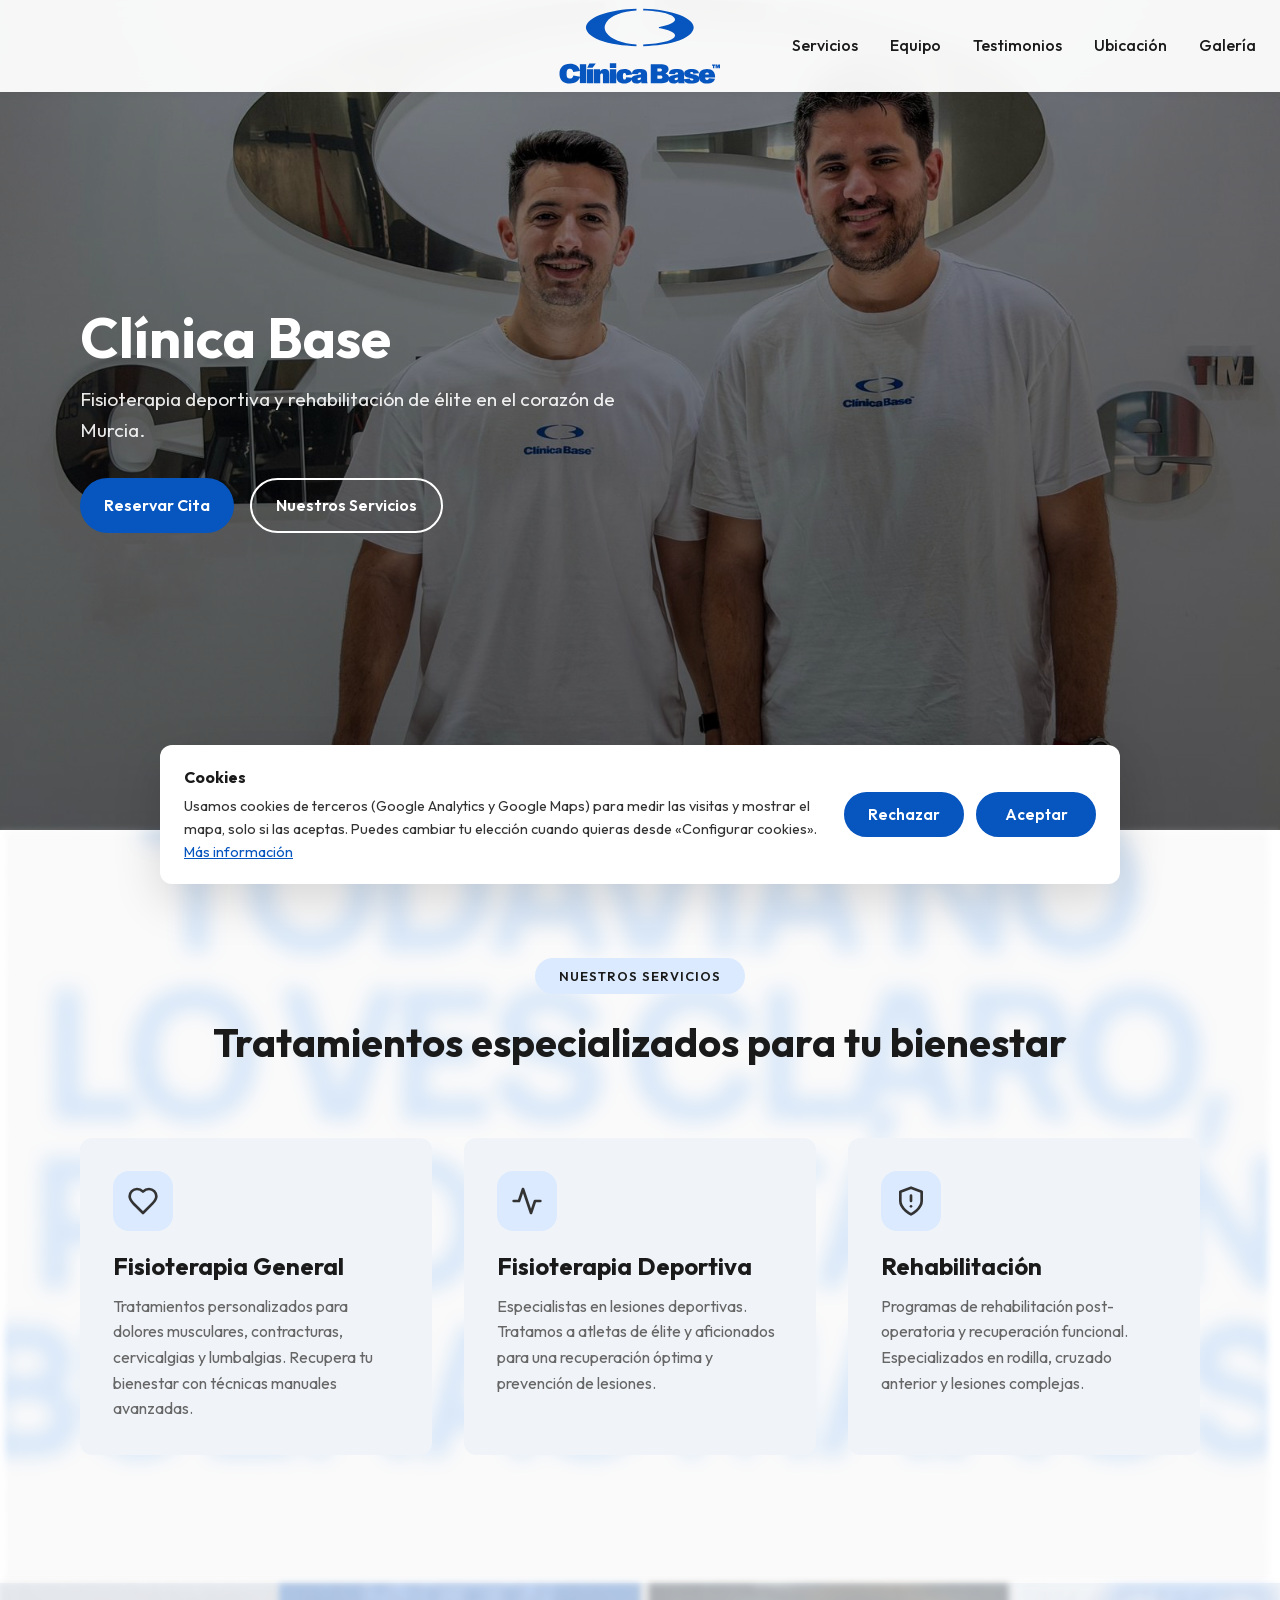
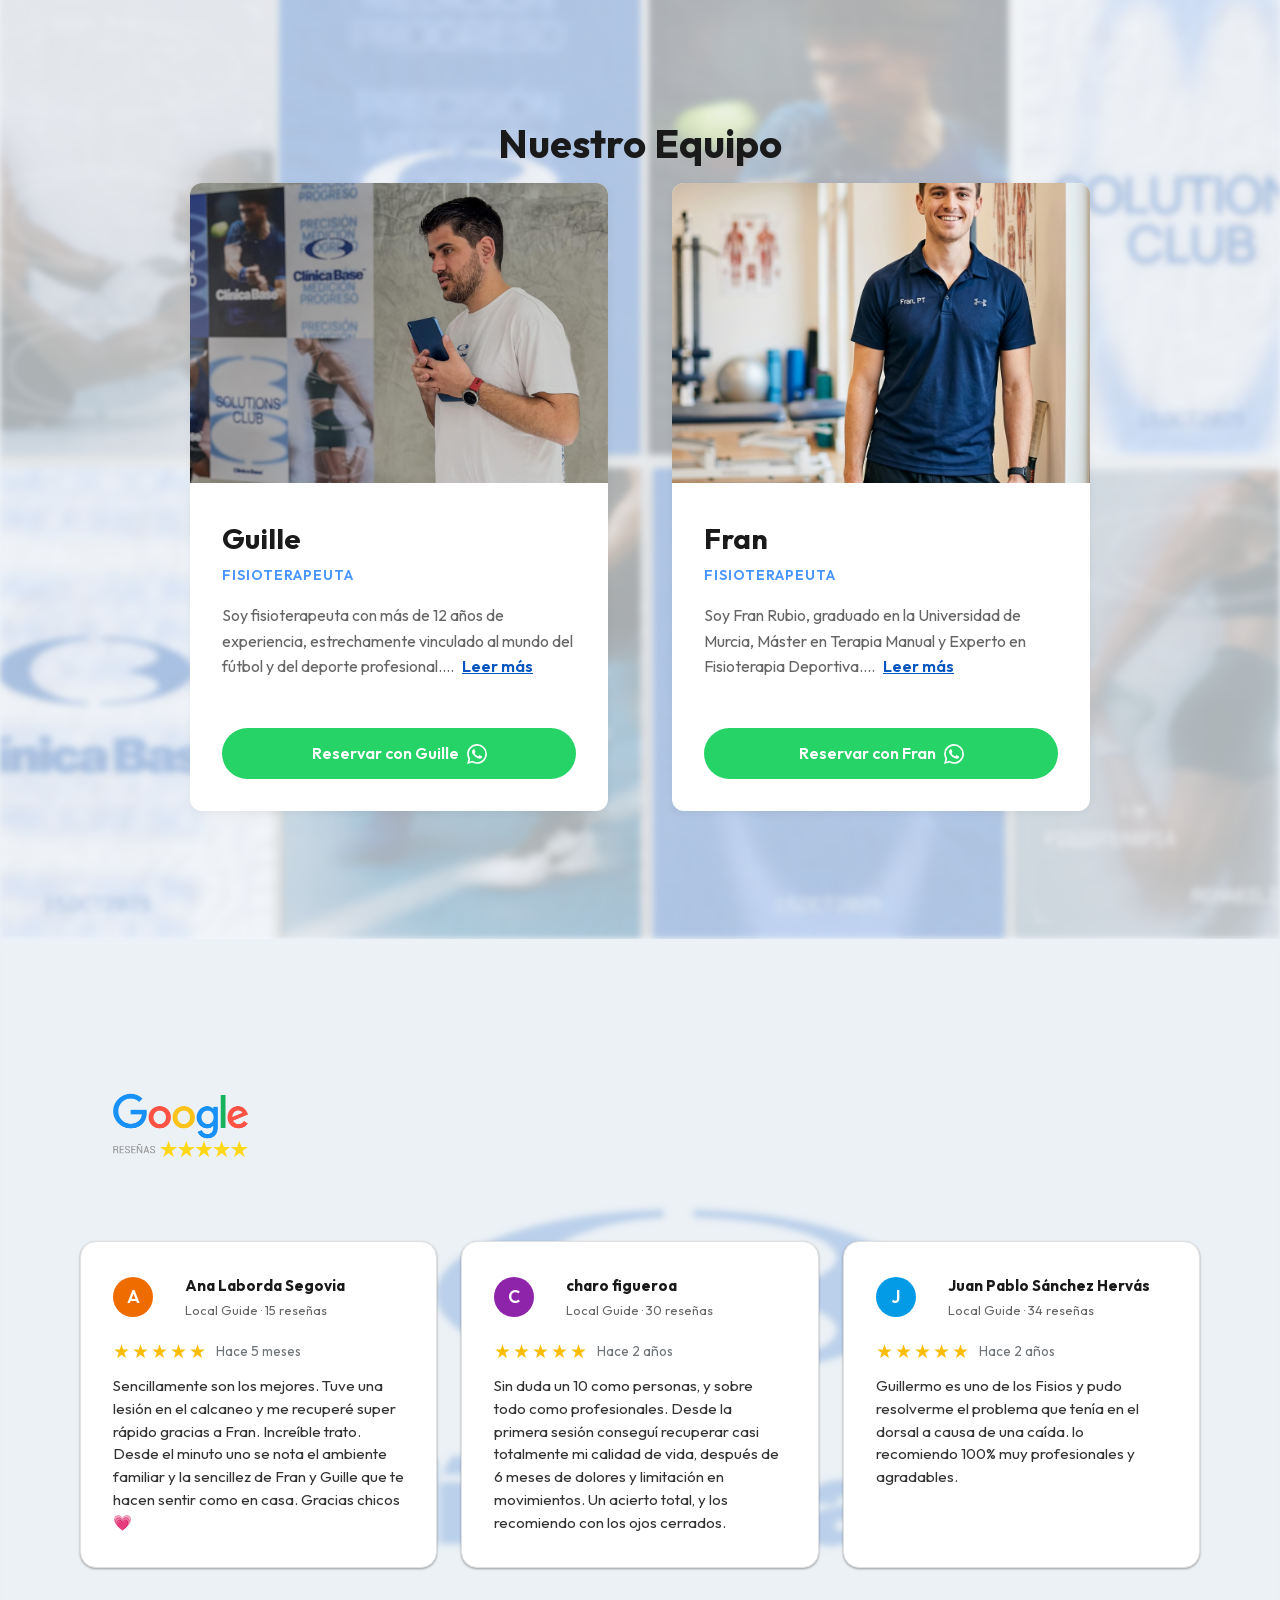
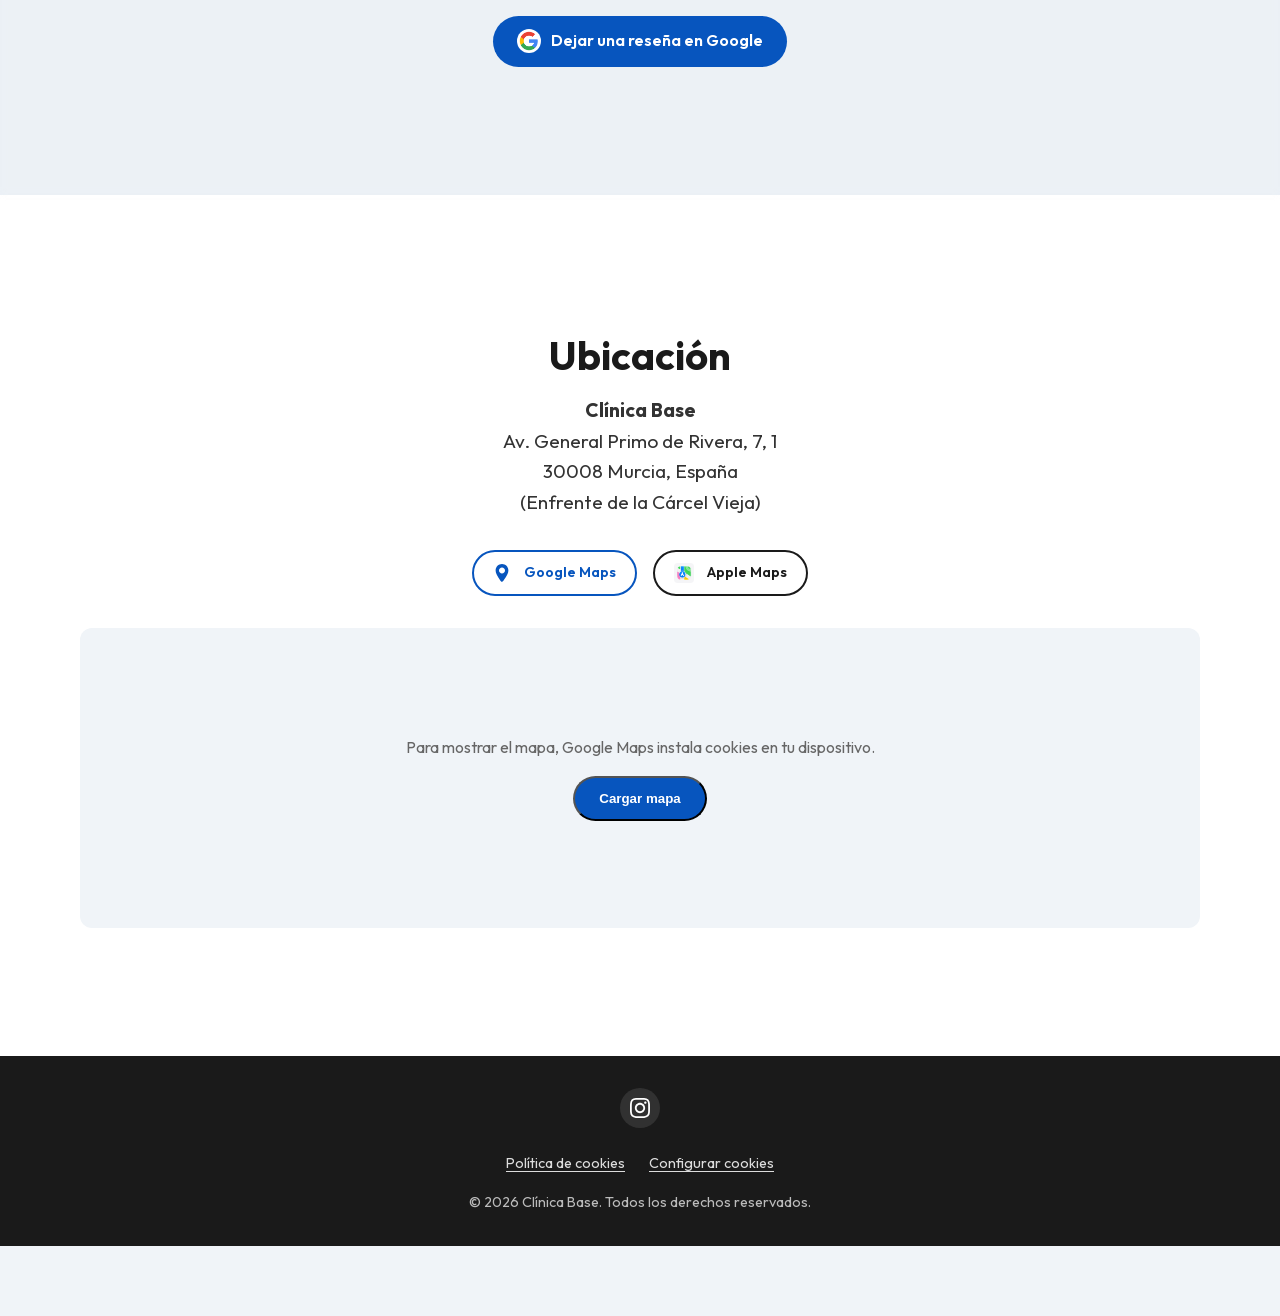
==== commit 65ac1c7c: "banner de cookies, politica de cookies y fuente local Co-Authored-By: Claude Fable 5.2 <noreply@anth" ====
--- a/index.html
+++ b/index.html
@@ -2,16 +2,6 @@
 <html lang="es">
 
 <head>
-    <!-- Google Analytics (GA4) -->
-    <!-- Google tag (gtag.js) -->
-    <script async src="https://www.googletagmanager.com/gtag/js?id=G-JNHDDGL425"></script>
-    <script>
-        window.dataLayer = window.dataLayer || [];
-        function gtag() { dataLayer.push(arguments); }
-        gtag('js', new Date());
-
-        gtag('config', 'G-JNHDDGL425');
-    </script>
     <meta charset="UTF-8">
     <meta name="viewport" content="width=device-width, initial-scale=1.0">
     <title>Clínica Base | Fisioterapia Deportiva y Rehabilitación en Murcia</title>
@@ -96,10 +86,8 @@
     </script>
 
     <link rel="icon" type="image/svg+xml" href="assets/images/symbol.svg">
-    <link rel="preconnect" href="https://fonts.googleapis.com">
-    <link rel="preconnect" href="https://fonts.gstatic.com" crossorigin>
-    <link href="https://fonts.googleapis.com/css2?family=Outfit:wght@300;400;600;700&display=swap" rel="stylesheet">
-    <link rel="stylesheet" href="css/style.css?v=2">
+    <link rel="preload" href="assets/fonts/outfit-latin.woff2" as="font" type="font/woff2" crossorigin>
+    <link rel="stylesheet" href="css/style.css?v=4">
 </head>
 
 <body>
@@ -380,9 +368,13 @@
                     </div>
 
                     <div class="location__map-placeholder" style="padding: 0; overflow: hidden;">
-                        <iframe width="100%" height="100%" frameborder="0"
-                            style="border:0; width: 100%; height: 100%; display: block;"
-                            src="https://maps.google.com/maps?q=Av.+General+Primo+de+Rivera,+7,+30008+Murcia&t=&z=15&ie=UTF8&iwloc=&output=embed"
+                        <div class="map-consent" data-map-consent>
+                            <p>Para mostrar el mapa, Google Maps instala cookies en tu dispositivo.</p>
+                            <button type="button" class="btn btn--primary map-consent__btn" data-map-load>Cargar mapa</button>
+                        </div>
+                        <iframe width="100%" height="100%" frameborder="0" title="Mapa de Clínica Base en Google Maps"
+                            style="border:0; width: 100%; height: 100%; display: none;"
+                            data-src="https://maps.google.com/maps?q=Av.+General+Primo+de+Rivera,+7,+30008+Murcia&t=&z=15&ie=UTF8&iwloc=&output=embed"
                             allowfullscreen>
                         </iframe>
                     </div>
@@ -403,10 +395,15 @@
                     </svg>
                 </a>
             </div>
+            <nav class="footer__legal" aria-label="Información legal">
+                <a href="politica-cookies.html">Política de cookies</a>
+                <button type="button" class="footer__cookie-btn" data-cookie-settings>Configurar cookies</button>
+            </nav>
             <p>&copy; 2026 Clínica Base. Todos los derechos reservados.</p>
         </div>
     </footer>
 
+    <script src="js/cookies.js?v=1"></script>
     <script src="js/main.js?v=2"></script>
 </body>
 
--- a/css/style.css
+++ b/css/style.css
@@ -1,3 +1,11 @@
+@font-face {
+    font-family: 'Outfit';
+    font-style: normal;
+    font-weight: 300 700;
+    font-display: swap;
+    src: url('../assets/fonts/outfit-latin.woff2') format('woff2');
+}
+
 :root {
     --color-primary: #0755be;
     --color-secondary: #4995ff;
@@ -786,4 +794,201 @@
         grid-template-columns: 1fr;
         /* Stacks cards evenly and centers them on mobile */
     }
-}+}
+
+/* Footer legal links */
+.footer__legal {
+    display: flex;
+    flex-wrap: wrap;
+    justify-content: center;
+    gap: 0.5rem 1.5rem;
+    font-size: 0.9rem;
+}
+
+.footer__legal a,
+.footer__cookie-btn {
+    color: var(--color-white);
+    opacity: 0.85;
+    text-decoration: underline;
+    text-underline-offset: 3px;
+    background: none;
+    border: none;
+    padding: 0;
+    font: inherit;
+    cursor: pointer;
+}
+
+.footer__legal a:hover,
+.footer__cookie-btn:hover {
+    opacity: 1;
+}
+
+/* Cookie banner */
+.cookie-banner {
+    position: fixed;
+    left: 1rem;
+    right: 1rem;
+    bottom: 1rem;
+    z-index: 2000;
+    max-width: 960px;
+    margin: 0 auto;
+    padding: 1.25rem 1.5rem;
+    background-color: var(--color-white);
+    color: var(--color-text);
+    border-radius: var(--border-radius);
+    box-shadow: var(--shadow-lg);
+    display: flex;
+    align-items: center;
+    gap: 1.5rem;
+}
+
+.cookie-banner__text {
+    flex: 1;
+    font-size: 0.9rem;
+}
+
+.cookie-banner__text strong {
+    display: block;
+    font-size: 1rem;
+    margin-bottom: 0.25rem;
+    color: var(--color-dark);
+}
+
+.cookie-banner__text a {
+    color: var(--color-primary);
+    text-decoration: underline;
+}
+
+.cookie-banner__actions {
+    display: flex;
+    gap: 0.75rem;
+    flex-shrink: 0;
+}
+
+/* Aceptar y Rechazar tienen el mismo peso visual */
+.cookie-banner__btn {
+    font-family: var(--font-main);
+    font-size: 0.95rem;
+    font-weight: 600;
+    min-width: 120px;
+    padding: 0.7rem 1.25rem;
+    border-radius: 50px;
+    border: 2px solid var(--color-primary);
+    background-color: var(--color-primary);
+    color: var(--color-white);
+    cursor: pointer;
+    transition: var(--transition);
+}
+
+.cookie-banner__btn:hover {
+    background-color: var(--color-dark);
+    border-color: var(--color-dark);
+}
+
+/* Map consent placeholder */
+.map-consent {
+    padding: 1.5rem;
+    text-align: center;
+    font-size: 1rem;
+}
+
+.map-consent p {
+    margin-bottom: 1rem;
+}
+
+/* Legal pages */
+.legal {
+    padding: 140px 0 var(--spacing-lg);
+}
+
+.legal__content {
+    max-width: 800px;
+    margin: 0 auto;
+    background-color: var(--color-white);
+    padding: 2.5rem;
+    border-radius: var(--border-radius);
+    box-shadow: var(--shadow-sm);
+}
+
+.legal__content h1 {
+    font-size: 2rem;
+    color: var(--color-dark);
+    margin-bottom: 0.5rem;
+}
+
+.legal__updated {
+    color: var(--color-text-light);
+    font-size: 0.9rem;
+    margin-bottom: 2rem;
+}
+
+.legal__content h2 {
+    font-size: 1.25rem;
+    color: var(--color-dark);
+    margin: 2rem 0 0.75rem;
+}
+
+.legal__content p,
+.legal__content ul {
+    margin-bottom: 1rem;
+}
+
+.legal__content ul {
+    list-style: disc;
+    padding-left: 1.5rem;
+}
+
+.legal__content a {
+    color: var(--color-primary);
+    text-decoration: underline;
+}
+
+.legal__table-wrapper {
+    overflow-x: auto;
+    margin-bottom: 1rem;
+}
+
+.legal__content table {
+    width: 100%;
+    border-collapse: collapse;
+    font-size: 0.9rem;
+}
+
+.legal__content th,
+.legal__content td {
+    text-align: left;
+    padding: 0.6rem 0.75rem;
+    border: 1px solid #dde3ea;
+    vertical-align: top;
+}
+
+.legal__content th {
+    background-color: var(--color-light);
+}
+
+.pendiente {
+    background-color: #fff3a3;
+    padding: 0 0.25rem;
+    font-weight: 600;
+}
+
+@media (max-width: 768px) {
+    .cookie-banner {
+        flex-direction: column;
+        align-items: stretch;
+        gap: 1rem;
+    }
+
+    .cookie-banner__actions {
+        width: 100%;
+    }
+
+    .cookie-banner__btn {
+        flex: 1;
+        width: auto;
+    }
+
+    .legal__content {
+        padding: 1.5rem;
+    }
+}
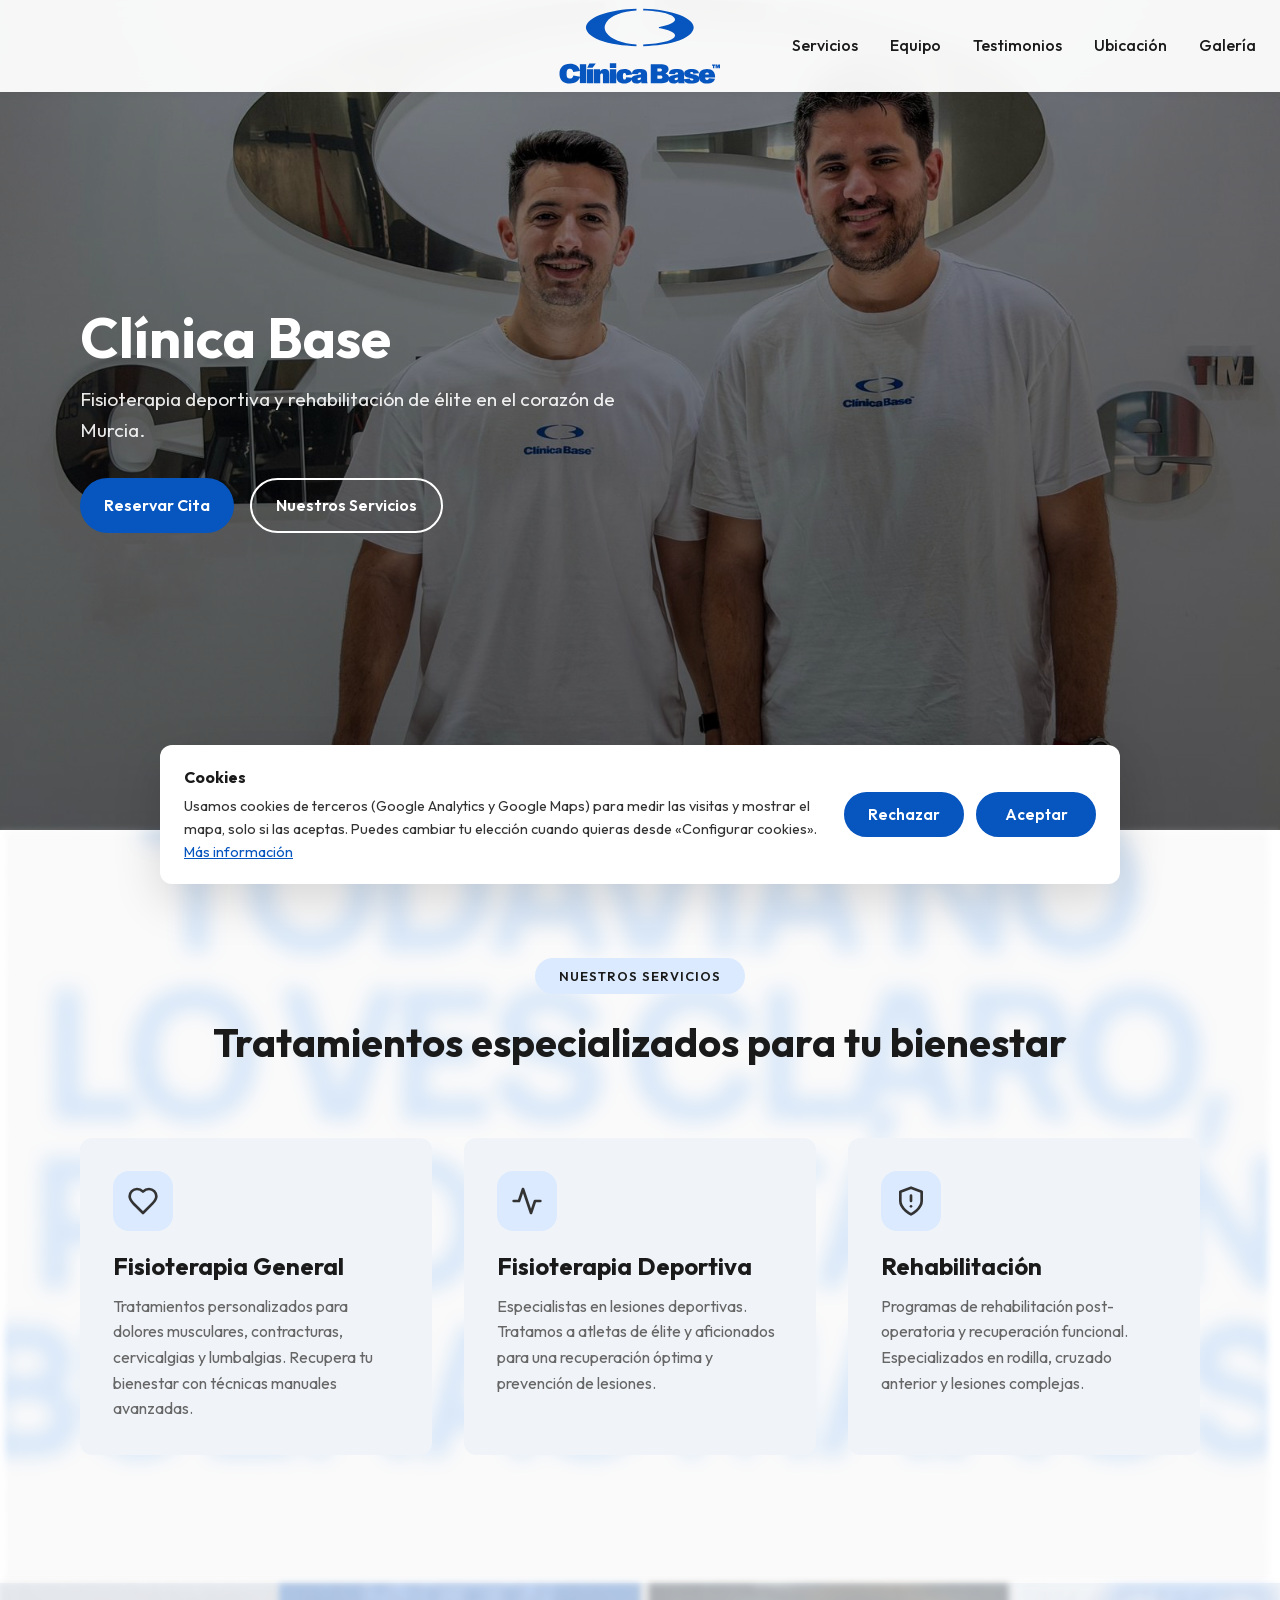
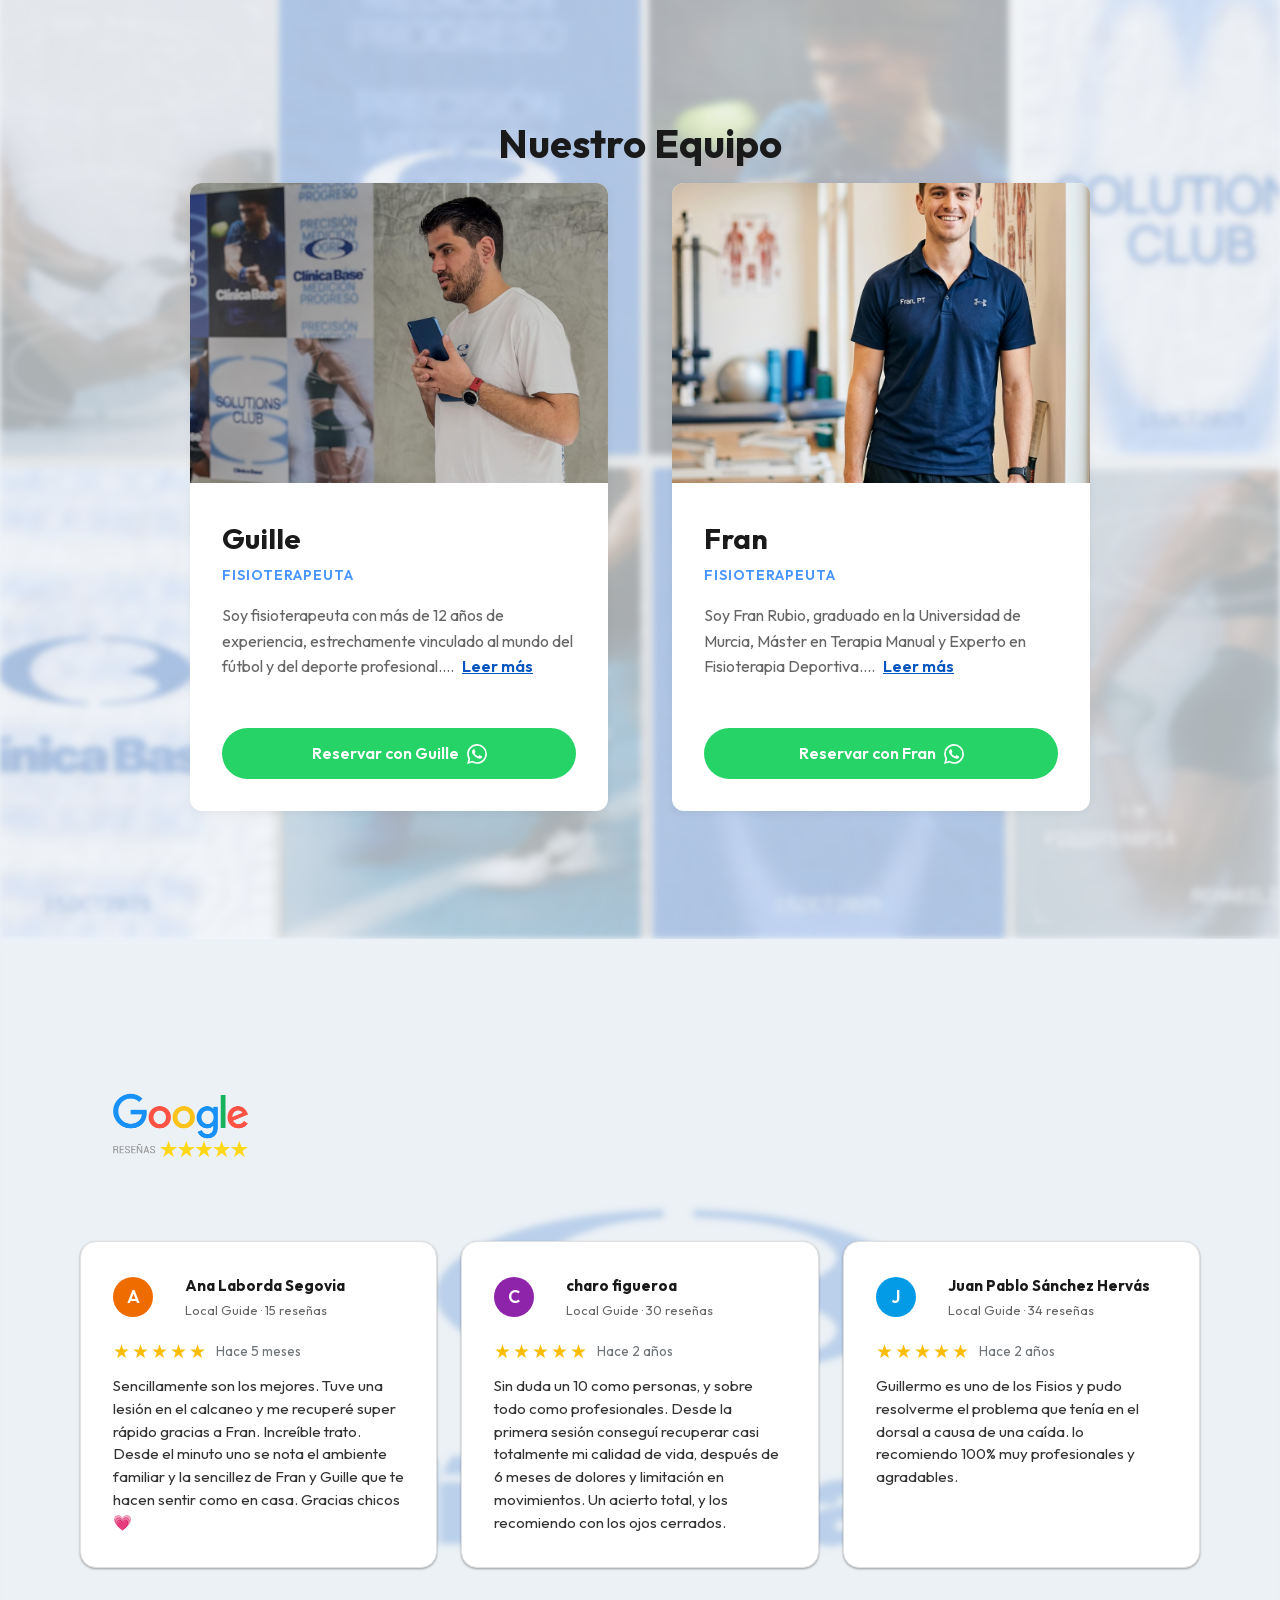
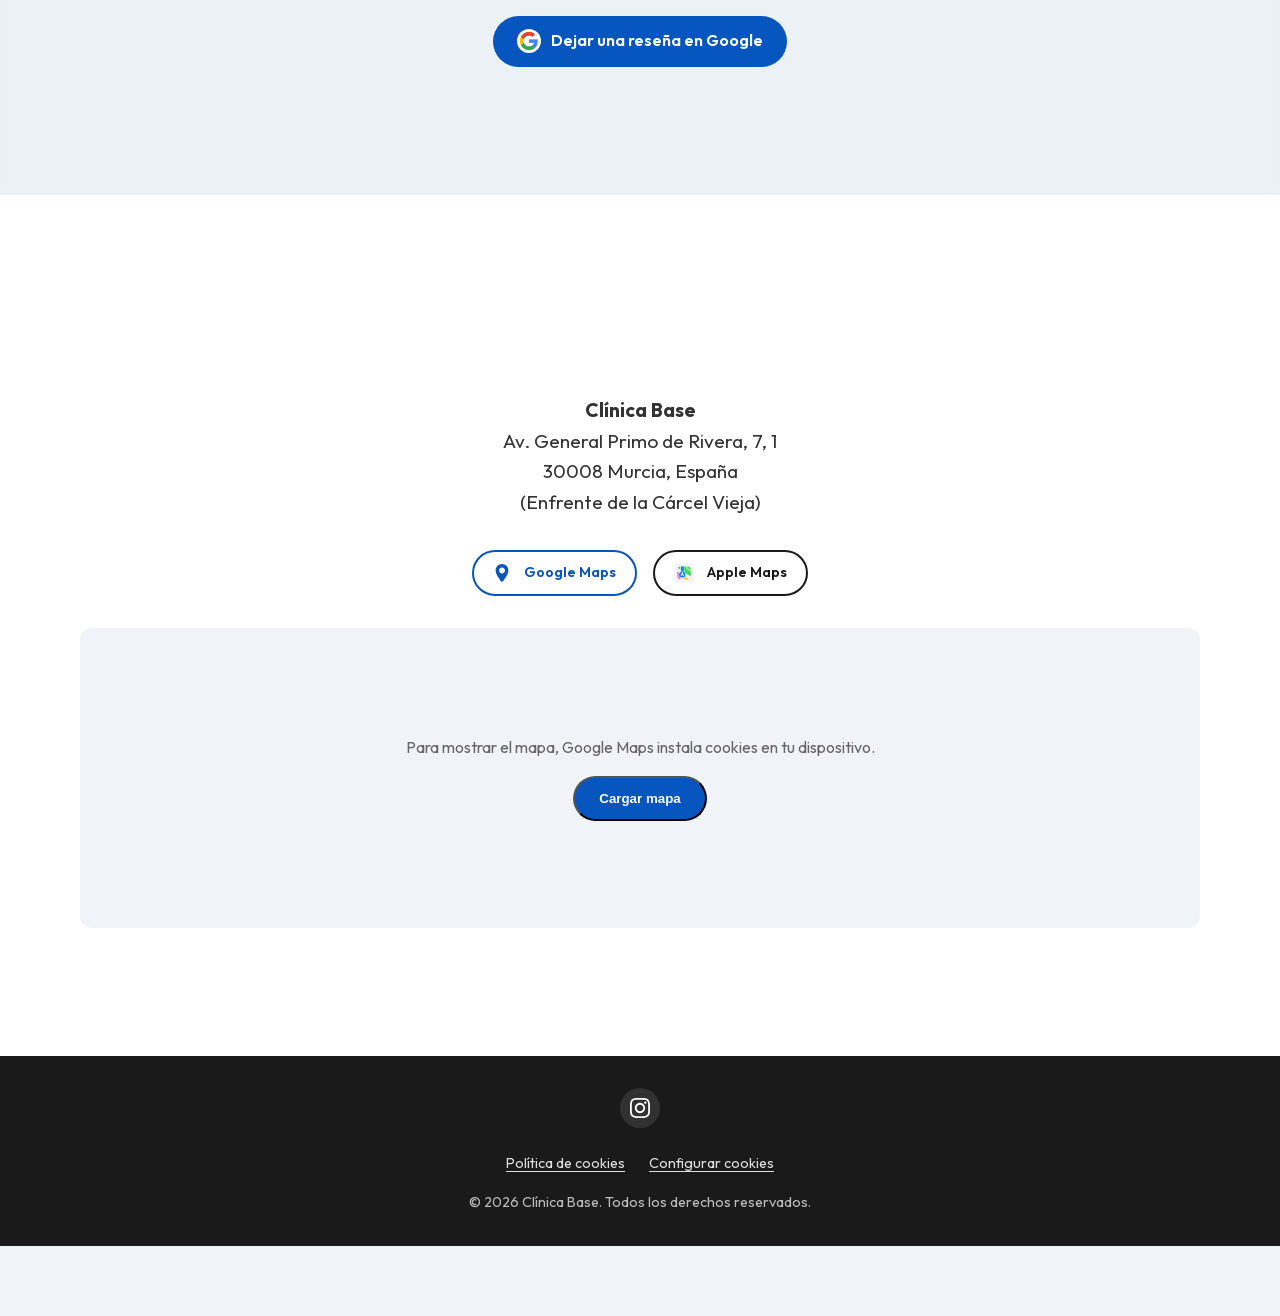
==== commit 99f36bae: "banner de cookies: botones en pantallas estrechas Co-Authored-By: Claude Fable 5.2 <noreply@anthropi" ====
--- a/index.html
+++ b/index.html
@@ -87,7 +87,7 @@
 
     <link rel="icon" type="image/svg+xml" href="assets/images/symbol.svg">
     <link rel="preload" href="assets/fonts/outfit-latin.woff2" as="font" type="font/woff2" crossorigin>
-    <link rel="stylesheet" href="css/style.css?v=4">
+    <link rel="stylesheet" href="css/style.css?v=5">
 </head>
 
 <body>
--- a/css/style.css
+++ b/css/style.css
@@ -986,6 +986,8 @@
     .cookie-banner__btn {
         flex: 1;
         width: auto;
+        min-width: 0;
+        padding: 0.7rem 0.5rem;
     }
 
     .legal__content {
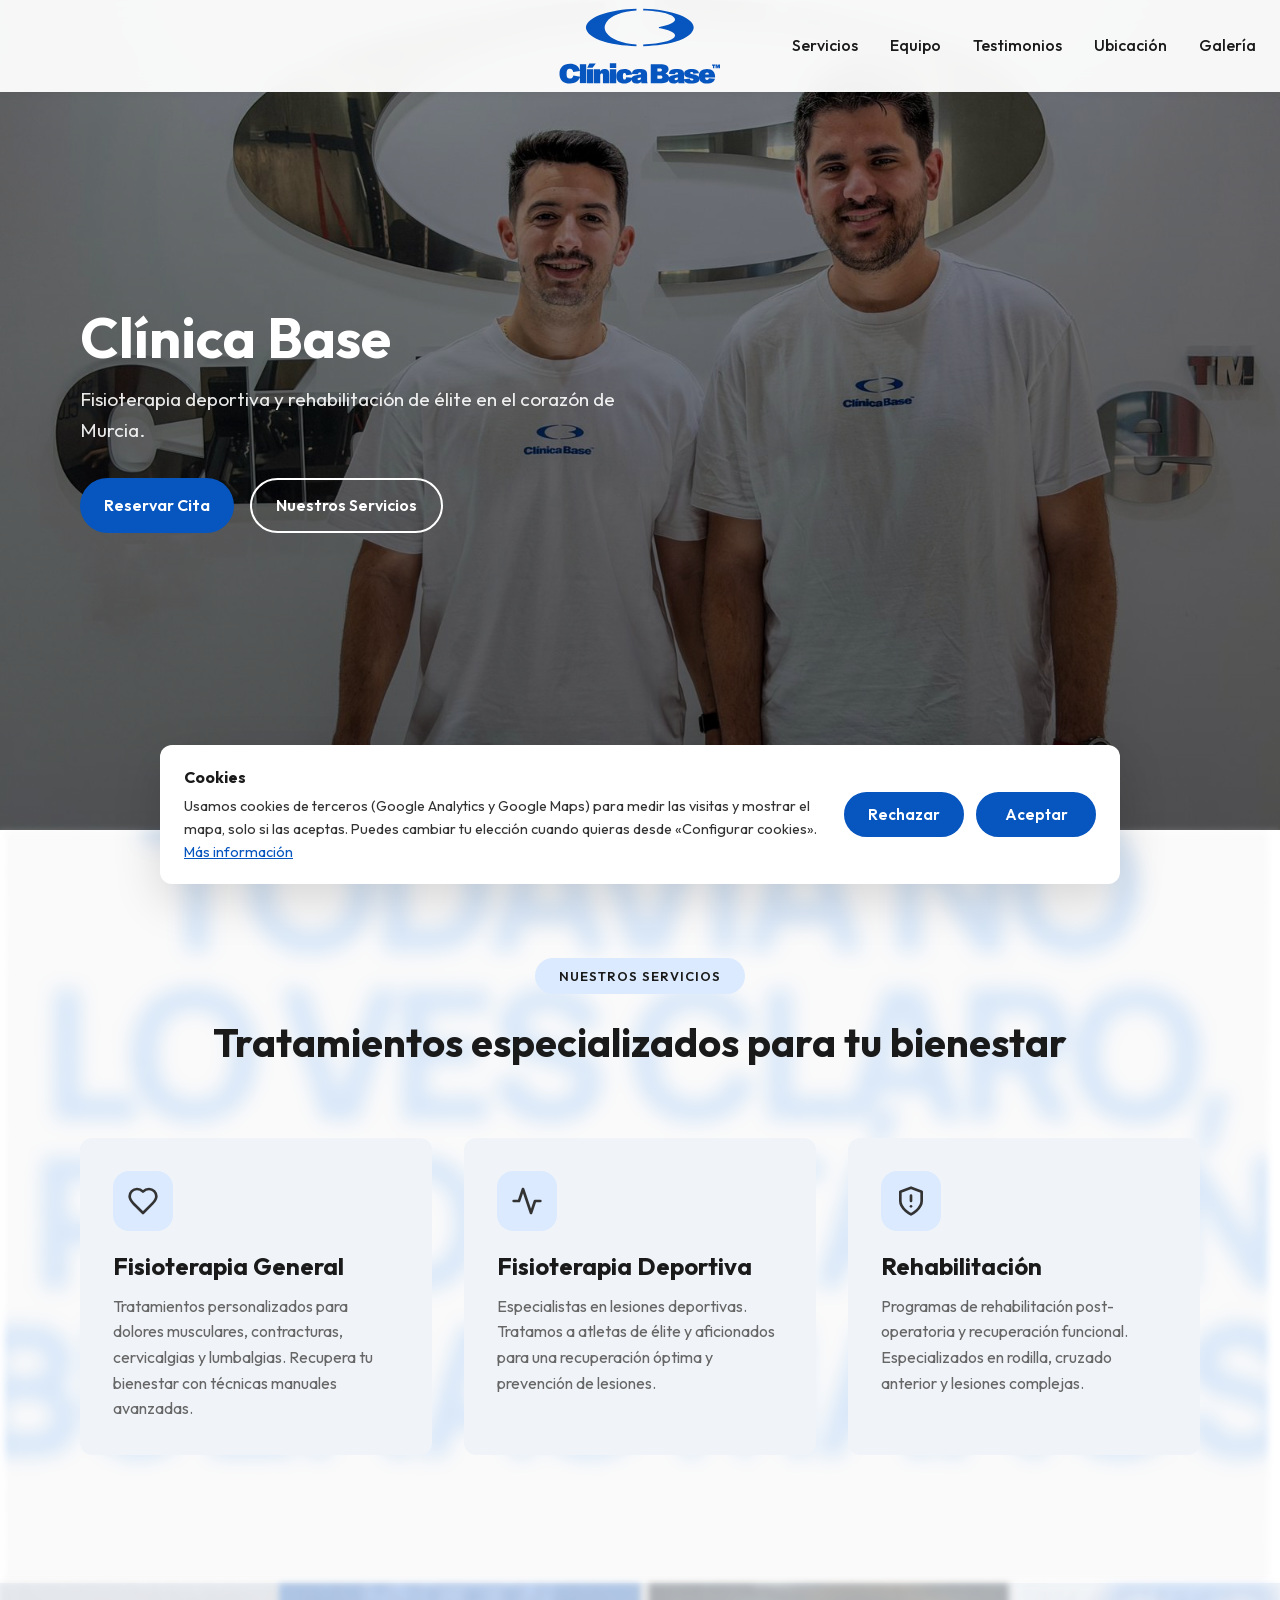
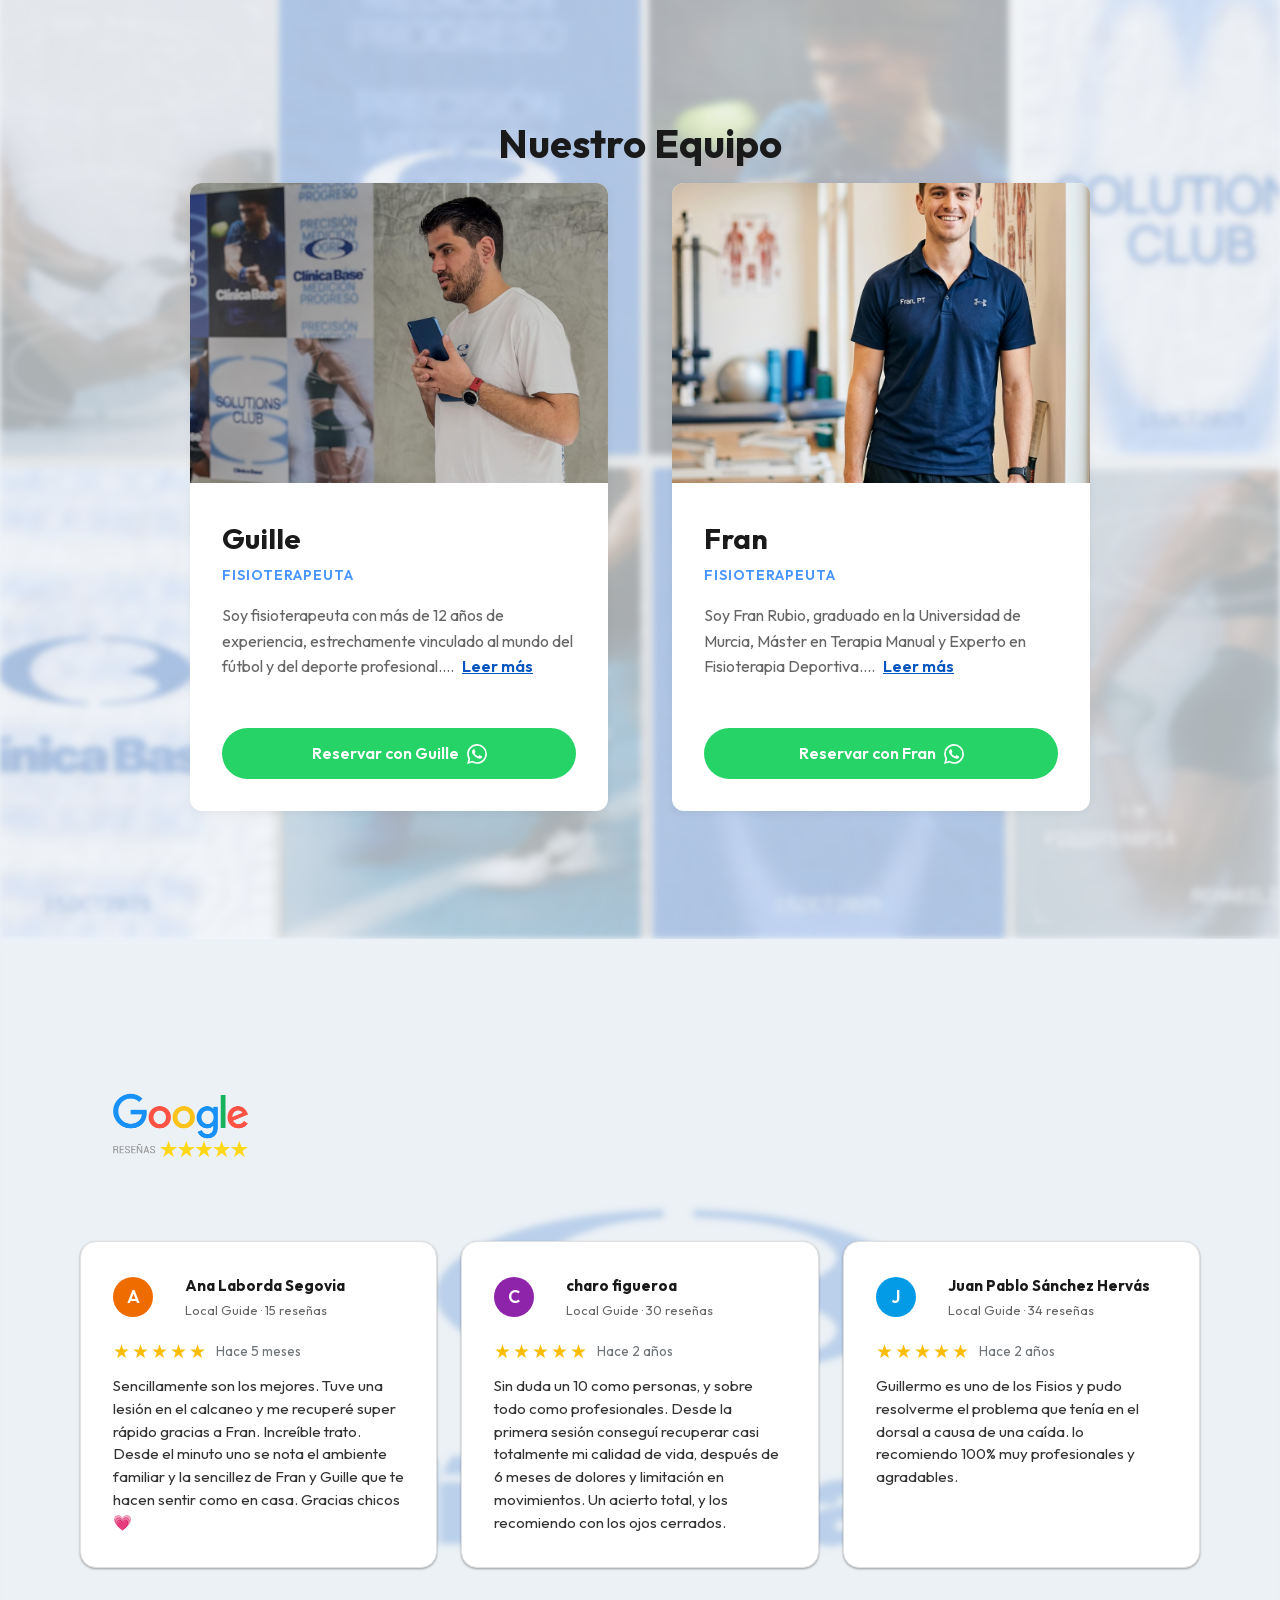
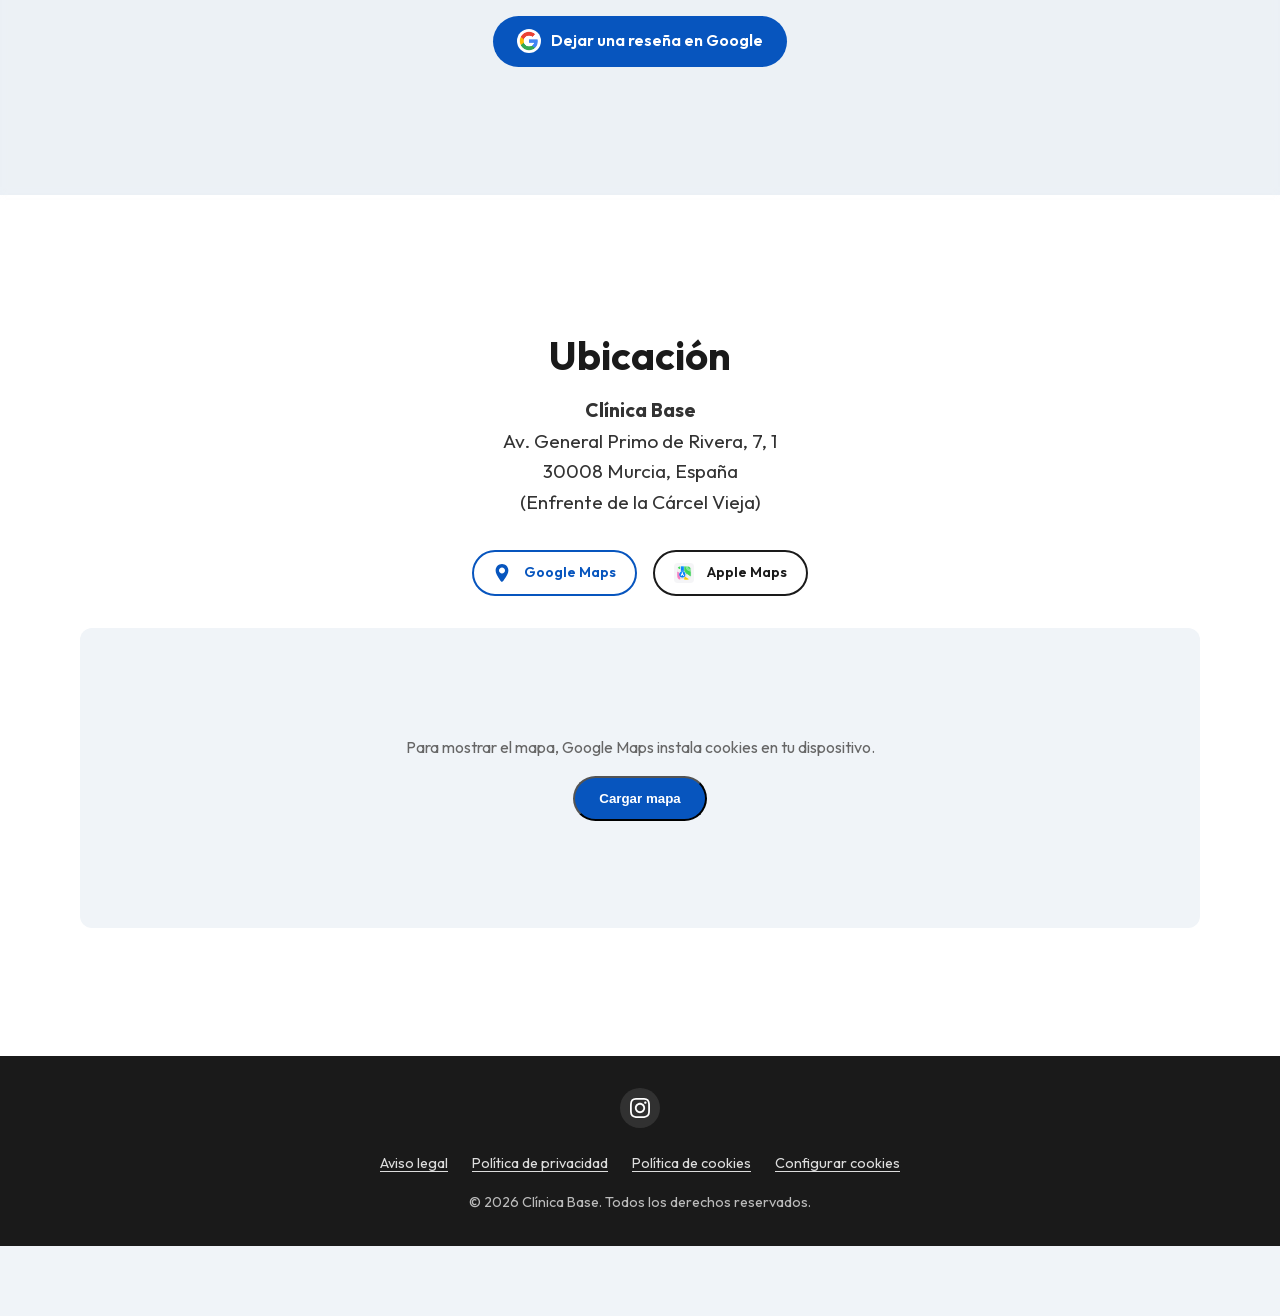
==== commit 2a64a091: "aviso legal y politica de privacidad Co-Authored-By: Claude Fable 5.2 <noreply@anthropic.com>" ====
--- a/index.html
+++ b/index.html
@@ -87,7 +87,7 @@
 
     <link rel="icon" type="image/svg+xml" href="assets/images/symbol.svg">
     <link rel="preload" href="assets/fonts/outfit-latin.woff2" as="font" type="font/woff2" crossorigin>
-    <link rel="stylesheet" href="css/style.css?v=5">
+    <link rel="stylesheet" href="css/style.css?v=6">
 </head>
 
 <body>
@@ -396,6 +396,8 @@
                 </a>
             </div>
             <nav class="footer__legal" aria-label="Información legal">
+                <a href="aviso-legal.html">Aviso legal</a>
+                <a href="politica-privacidad.html">Política de privacidad</a>
                 <a href="politica-cookies.html">Política de cookies</a>
                 <button type="button" class="footer__cookie-btn" data-cookie-settings>Configurar cookies</button>
             </nav>
--- a/css/style.css
+++ b/css/style.css
@@ -941,6 +941,7 @@
 .legal__content a {
     color: var(--color-primary);
     text-decoration: underline;
+    overflow-wrap: anywhere;
 }
 
 .legal__table-wrapper {
